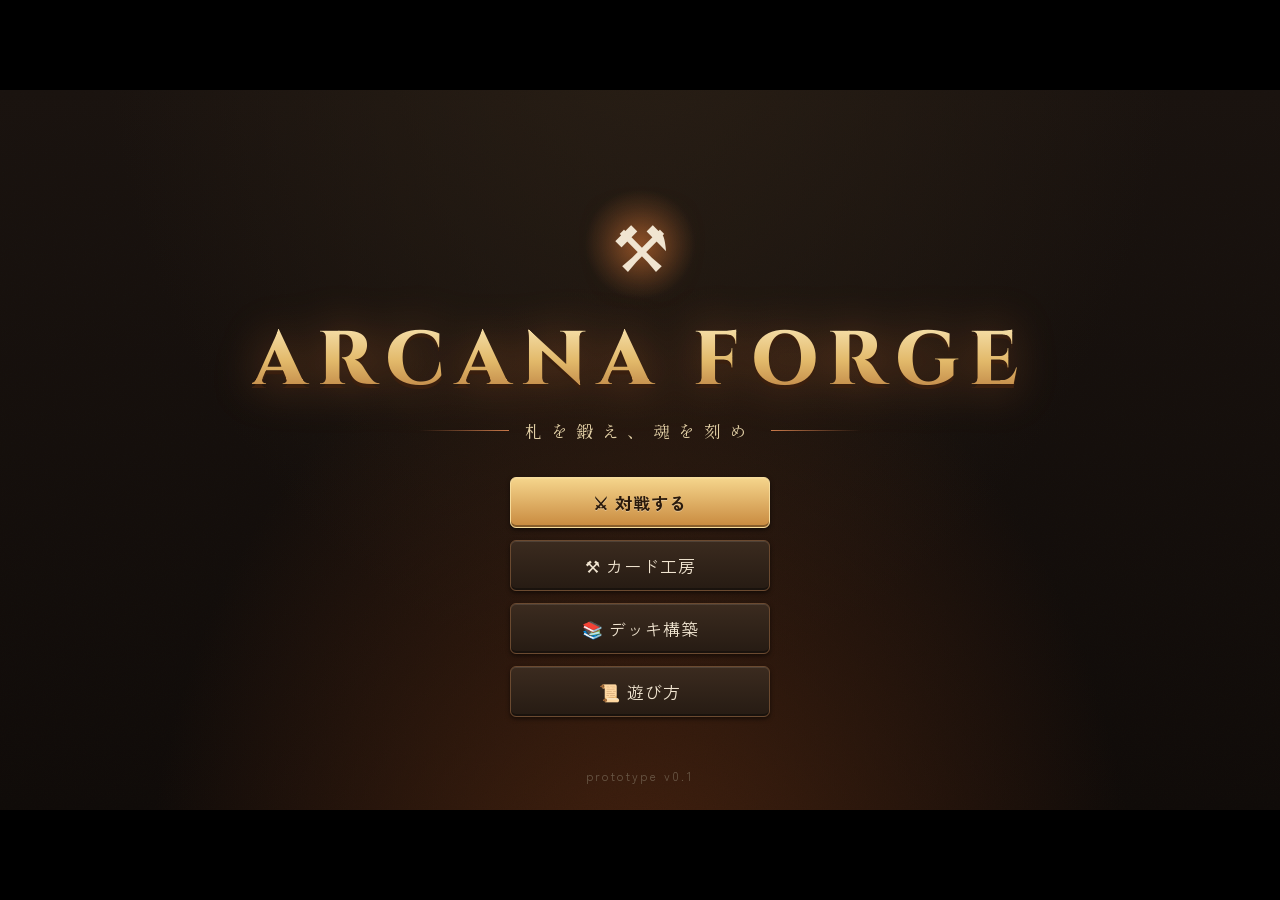
==== index.html @ f082ad71 "新作「ARCANA FORGE（仮題）」の試作 v0.1：全てを作り直し 旧作（CHRONO DUEL）のファイルを全て置き換え。旧版はGitの履歴に残る。 - 対戦：ターン制（ターン開始→最大マナ+" ====
<!DOCTYPE html>
<html lang="ja">
<head>
  <meta charset="UTF-8">
  <meta name="viewport" content="width=device-width, initial-scale=1">
  <title>ARCANA FORGE（仮題）</title>
  <link rel="preconnect" href="https://fonts.googleapis.com">
  <link rel="preconnect" href="https://fonts.gstatic.com" crossorigin>
  <link rel="stylesheet" href="https://fonts.googleapis.com/css2?family=Cinzel:wght@600;800&family=Shippori+Mincho+B1:wght@600;800&family=Zen+Kaku+Gothic+New:wght@400;500;700&display=swap">
  <link rel="stylesheet" href="css/style.css">
</head>
<body>
<div id="stage">

  <!-- ===== タイトル ===== -->
  <section id="screen-title" class="screen active">
    <div class="title-wrap">
      <div class="logo-emblem"><div class="anvil">⚒</div></div>
      <h1 class="logo">ARCANA FORGE</h1>
      <p class="subtitle"><span>札を鍛え、魂を刻め</span></p>
      <div class="menu">
        <button class="btn primary big" data-go="setup">⚔ 対戦する</button>
        <button class="btn big" data-go="forge">⚒ カード工房</button>
        <button class="btn big" data-go="builder">📚 デッキ構築</button>
        <button class="btn big" data-go="rules">📜 遊び方</button>
      </div>
      <p class="version">prototype v0.1</p>
    </div>
  </section>

  <!-- ===== 対戦の準備 ===== -->
  <section id="screen-setup" class="screen">
    <div class="screen-head"><button class="btn ghost" data-go="title">◀ 戻る</button><h2>対戦の準備</h2></div>
    <div class="setup panel ornate">
      <div class="setup-row">
        <h3>あなたのデッキ</h3>
        <div id="setup-decks" class="deck-tiles"></div>
      </div>
      <div class="setup-row">
        <h3>CPUの強さ</h3>
        <div id="setup-level" class="seg"></div>
        <p class="hint">CPUは毎回、その場でオリジナルカードを鍛えてデッキを組みます。</p>
      </div>
      <div class="setup-foot"><button class="btn primary big" id="btn-start">対戦開始</button></div>
    </div>
  </section>

  <!-- ===== 対戦 ===== -->
  <section id="screen-battle" class="screen">
    <div class="board" id="board">
      <div class="pbar op" id="pbar-1"></div>
      <div class="field op" id="field-1"></div>
      <div class="midline">
        <div class="turn-info" id="turn-info"></div>
        <div class="mid-buttons">
          <button class="btn" id="btn-attack">アタックへ ▶</button>
          <button class="btn primary" id="btn-end">ターン終了</button>
          <button class="btn icon" id="btn-menu" title="メニュー">☰</button>
        </div>
      </div>
      <div class="field me" id="field-0"></div>
      <div class="pbar me" id="pbar-0"></div>
      <div class="hand" id="hand"></div>
      <div class="feed" id="feed"></div>
    </div>
    <div class="guide" id="guide"></div>
  </section>

  <!-- ===== カード工房 ===== -->
  <section id="screen-forge" class="screen">
    <div class="screen-head"><button class="btn ghost" data-go="title">◀ 戻る</button><h2>カード工房</h2><p class="head-hint">素質を引いて、容量の中で自由にカードを作る</p></div>
    <div class="forge">
      <div class="forge-left panel">
        <div class="fl-head"><h3>作ったカード</h3><span id="forge-count"></span></div>
        <div id="forge-list" class="mini-list"></div>
        <div class="fl-foot">
          <button class="btn small" id="forge-import">カードコードを読み込む</button>
        </div>
      </div>
      <div class="forge-main panel ornate" id="forge-main"></div>
      <div class="forge-right">
        <div id="forge-preview" class="forge-preview"></div>
        <div id="forge-meter" class="meter"></div>
        <div id="forge-errors" class="forge-errors"></div>
        <div class="forge-actions">
          <button class="btn primary" id="forge-save">工房に保存</button>
          <button class="btn" id="forge-new">新しく作る</button>
        </div>
      </div>
    </div>
  </section>

  <!-- ===== デッキ構築 ===== -->
  <section id="screen-builder" class="screen">
    <div class="screen-head"><button class="btn ghost" data-go="title">◀ 戻る</button><h2>デッキ構築</h2>
      <div class="seg" id="pool-tabs"></div>
      <div class="seg" id="pool-kind"></div>
    </div>
    <div class="builder">
      <div class="pool-wrap panel"><div id="pool" class="card-grid"></div></div>
      <div class="deck-side panel ornate">
        <div class="deck-top">
          <select id="deck-select"></select>
          <button class="btn small" id="deck-new">新規</button>
        </div>
        <input id="deck-name" placeholder="デッキ名" maxlength="20">
        <div class="deck-count" id="deck-count"></div>
        <div class="curve" id="deck-curve"></div>
        <ul class="deck-list" id="deck-list"></ul>
        <div class="deck-error" id="deck-error"></div>
        <div class="deck-buttons">
          <button class="btn small" id="deck-clear">全て外す</button>
          <button class="btn small danger" id="deck-delete">削除</button>
          <button class="btn small primary" id="deck-save">保存</button>
        </div>
      </div>
    </div>
  </section>

  <!-- ===== 遊び方 ===== -->
  <section id="screen-rules" class="screen">
    <div class="screen-head"><button class="btn ghost" data-go="title">◀ 戻る</button><h2>遊び方</h2></div>
    <div class="rules">
      <nav class="rules-nav panel" id="rules-nav"></nav>
      <div class="rules-page panel ornate" id="rules-page"></div>
    </div>
  </section>

  <div class="fx" id="fx"></div>
  <div class="modal" id="modal"></div>
  <div class="toast" id="toast"></div>
</div>

<script src="js/parts.js"></script>
<script src="js/cards.js"></script>
<script src="js/engine.js"></script>
<script src="js/ai.js"></script>
<script src="js/storage.js"></script>
<script src="js/decks.js"></script>
<script src="js/ui-common.js"></script>
<script src="js/battle.js"></script>
<script src="js/forge-ui.js"></script>
<script src="js/builder.js"></script>
<script src="js/rules.js"></script>
<script src="js/main.js"></script>
</body>
</html>
---- css/style.css ----
/* ═══════════════════════════════════════════════════════════════
   ARCANA FORGE — 見た目
   テーマ：魔導の鍛冶工房。炭色の地に、銅と真鍮の金具、羊皮紙のカード。
   色は :root の変数にまとめている。
   ═══════════════════════════════════════════════════════════════ */
:root {
  --bg0: #110c09; --bg1: #1b1410; --panel: #231a14; --panel2: #2c2119; --line: #4b3727;
  --copper: #c8794a; --brass: #e2b96a; --brass2: #f6dc9c; --ember: #ff8a3d;
  --parch: #f1e5c8; --parch2: #e2d0a6; --ink: #2b1e14;
  --text: #f0e4d0; --muted: #a8957f; --me: #5ec8e8; --op: #ff6b5a; --good: #7fd88a; --bad: #ff6b6b;
  --font: 'Zen Kaku Gothic New', 'Hiragino Kaku Gothic ProN', 'Yu Gothic', sans-serif;
  --font-h: 'Shippori Mincho B1', 'Yu Mincho', serif;
  --font-logo: 'Cinzel', 'Shippori Mincho B1', serif;
  --noise: url("data:image/svg+xml,%3Csvg xmlns='http://www.w3.org/2000/svg' width='160' height='160'%3E%3Cfilter id='n'%3E%3CfeTurbulence type='fractalNoise' baseFrequency='.9' numOctaves='2' stitchTiles='stitch'/%3E%3CfeColorMatrix values='0 0 0 0 0 0 0 0 0 0 0 0 0 0 0 0 0 0 .08 0'/%3E%3C/filter%3E%3Crect width='100%25' height='100%25' filter='url(%23n)'/%3E%3C/svg%3E");
}
* { box-sizing: border-box; }
html, body { margin: 0; height: 100%; background: #000; overflow: hidden; color: var(--text); font-family: var(--font); }
button { font-family: inherit; }
#stage {
  position: absolute; left: 50%; top: 50%; width: 1280px; height: 720px; overflow: clip; transform-origin: 50% 50%;
  background: var(--noise), radial-gradient(ellipse at 50% 120%, #4a2410 0%, transparent 55%), radial-gradient(ellipse at 50% -20%, #2b2016 0%, transparent 60%), linear-gradient(180deg, var(--bg1), var(--bg0));
}
.screen { position: absolute; inset: 0; display: none; }
.screen.active { display: block; animation: fadeIn .25s ease-out; }
@keyframes fadeIn { from { opacity: 0; } }
.hint { color: var(--muted); font-size: 12.5px; }
.pad { padding: 20px; }

/* ── ボタン ── */
.btn {
  position: relative; border: 1px solid #6b4a30; border-radius: 6px; padding: 8px 18px; cursor: pointer; font-size: 14px; letter-spacing: .05em; color: var(--text);
  background: linear-gradient(180deg, #3b2b1f, #261b13); box-shadow: inset 0 1px 0 #ffffff1a, inset 0 -2px 0 #00000055, 0 2px 4px #0008; transition: filter .12s, transform .08s;
}
.btn:hover:not(:disabled) { filter: brightness(1.2); }
.btn:active:not(:disabled) { transform: translateY(1px); }
.btn:disabled { opacity: .4; cursor: default; }
.btn.primary { color: #2a1a0c; font-weight: 700; border-color: var(--brass2); background: linear-gradient(180deg, #f5d58c, #c8893e); text-shadow: 0 1px 0 #ffffff55; }
.btn.danger { border-color: #a0463c; background: linear-gradient(180deg, #6b2a22, #3f1612); }
.btn.ghost { background: transparent; border-color: transparent; box-shadow: none; color: var(--muted); }
.btn.big { font-size: 17px; padding: 12px 26px; min-width: 260px; }
.btn.small { font-size: 12.5px; padding: 5px 12px; }
.btn.icon { padding: 6px 12px; }
.seg { display: inline-flex; border: 1px solid var(--line); border-radius: 6px; overflow: hidden; }
.seg button { background: #1d1510; border: 0; border-right: 1px solid var(--line); color: var(--muted); padding: 6px 14px; cursor: pointer; font-size: 13px; }
.seg button:last-child { border-right: 0; }
.seg button.on { color: #2a1a0c; font-weight: 700; background: linear-gradient(180deg, #f0cf85, #c8893e); }

/* ── パネル（銅の縁と四隅の鋲） ── */
.panel { background: var(--noise), linear-gradient(180deg, var(--panel2), var(--panel)); border: 1px solid var(--line); border-radius: 8px; box-shadow: inset 0 1px 0 #ffffff10, 0 6px 20px #0009; }
.ornate { position: relative; border-color: #7a5536; box-shadow: inset 0 0 0 1px #00000088, inset 0 0 0 3px #c8794a22, 0 8px 28px #000a; }
.ornate::before, .ornate::after { content: ''; position: absolute; width: 10px; height: 10px; border-radius: 50%; background: radial-gradient(circle at 35% 35%, #ffe2a8, #b07a3a 60%, #4a2e18); box-shadow: 0 1px 2px #000; top: 6px; left: 6px; }
.ornate::after { left: auto; right: 6px; }

/* ── 画面の見出し ── */
.screen-head { position: absolute; left: 20px; right: 20px; top: 14px; height: 44px; display: flex; align-items: center; gap: 16px; }
.screen-head h2 { margin: 0; font-family: var(--font-h); font-size: 24px; color: var(--brass2); letter-spacing: .12em; text-shadow: 0 2px 8px #000; }
.head-hint { margin: 0; color: var(--muted); font-size: 13px; }

/* ═════════ タイトル ═════════ */
.title-wrap { position: absolute; inset: 0; display: flex; flex-direction: column; align-items: center; justify-content: center; }
.logo-emblem { width: 120px; height: 120px; border-radius: 50%; display: grid; place-items: center; margin-bottom: 6px; background: radial-gradient(circle, #ff8a3d55, transparent 65%); animation: ember 3s ease-in-out infinite; }
.anvil { font-size: 64px; filter: drop-shadow(0 0 18px #ff8a3daa); }
@keyframes ember { 50% { filter: brightness(1.25); } }
.logo { margin: 0; font-family: var(--font-logo); font-size: 76px; letter-spacing: .14em; font-weight: 800; background: linear-gradient(180deg, #fff2c8, #e2b96a 50%, #a8642e); -webkit-background-clip: text; background-clip: text; color: transparent; filter: drop-shadow(0 4px 0 #3a1f0e) drop-shadow(0 0 22px #ff8a3d55); }
.subtitle { margin: 6px 0 34px; font-family: var(--font-h); letter-spacing: .5em; color: var(--parch2); font-size: 17px; display: flex; align-items: center; gap: 16px; }
.subtitle::before, .subtitle::after { content: ''; width: 90px; height: 1px; background: linear-gradient(90deg, transparent, var(--copper)); }
.subtitle::after { transform: scaleX(-1); }
.menu { display: flex; flex-direction: column; gap: 12px; }
.version { position: absolute; bottom: 14px; color: #6a5847; font-size: 12px; letter-spacing: .2em; }

/* ═════════ 対戦の準備 ═════════ */
.setup { position: absolute; left: 140px; right: 140px; top: 74px; bottom: 30px; padding: 22px 30px; display: flex; flex-direction: column; gap: 18px; }
.setup h3 { margin: 0 0 10px; font-family: var(--font-h); color: var(--brass); font-size: 17px; }
.deck-tiles { display: grid; grid-template-columns: repeat(3, 1fr); gap: 10px; max-height: 330px; overflow-y: auto; }
.deck-tile { text-align: left; border: 1px solid var(--line); border-radius: 8px; padding: 10px 14px; background: #1c1510; color: var(--text); cursor: pointer; display: flex; flex-direction: column; gap: 4px; }
.deck-tile b { font-size: 15px; } .deck-tile span { font-size: 12px; color: var(--muted); } .deck-tile small { font-size: 11px; color: var(--copper); }
.deck-tile.on { border-color: var(--brass); box-shadow: 0 0 0 1px var(--brass), 0 0 18px #e2b96a44; background: #2b2015; }
.deck-tile.bad { opacity: .45; cursor: not-allowed; }
.setup-foot { margin-top: auto; text-align: center; }

/* ═════════ カード ═════════ */
.card {
  --cs: 10px; --cc: #5f8f4e; --gc: #dfe6ee;
  position: relative; width: calc(var(--cs) * 13); height: calc(var(--cs) * 18.5); font-size: var(--cs); flex-shrink: 0; cursor: pointer; user-select: none;
  border-radius: 0.9em; transition: transform .14s, box-shadow .14s;
}
.c-frame {
  position: absolute; inset: 0; border-radius: 0.9em; overflow: hidden; display: flex; flex-direction: column; padding: 0.45em;
  background: var(--noise), linear-gradient(160deg, color-mix(in srgb, var(--cc) 55%, #1a120c), #160f0a 75%);
  border: 0.18em solid color-mix(in srgb, var(--cc) 40%, #8a6440);
  box-shadow: inset 0 0 0 0.12em #00000099, inset 0 0.15em 0.3em #ffffff22, 0 0.4em 1em #000b;
}
.card.is-forged .c-frame { border-color: var(--gc); box-shadow: inset 0 0 0 0.12em #00000099, 0 0 0.9em color-mix(in srgb, var(--gc) 55%, transparent), 0 0.4em 1em #000b; }
.card.grade-star .c-frame { animation: starGlow 2.4s ease-in-out infinite; }
@keyframes starGlow { 50% { box-shadow: inset 0 0 0 0.12em #00000099, 0 0 1.6em #ff9be6, 0 0.4em 1em #000b; } }
.c-head { height: 2.2em; display: flex; align-items: center; padding-left: 2.4em; padding-right: 0.3em; }
.c-name { font-family: var(--font-h); font-weight: 800; font-size: 1.3em; color: #fff4dc; text-shadow: 0 0.08em 0.2em #000; white-space: nowrap; overflow: hidden; text-overflow: ellipsis; }
.c-name.long { font-size: 1.05em; }
.c-art {
  position: relative; height: 6.3em; flex-shrink: 0; border-radius: 0.4em; display: grid; place-items: center; overflow: hidden;
  background: radial-gradient(circle at 50% 45%, color-mix(in srgb, var(--cc) 60%, #fff 25%), color-mix(in srgb, var(--cc) 45%, #0c0805) 70%);
  box-shadow: inset 0 0 0 0.1em #0009, inset 0 0 1.2em #000a;
}
.c-art::after { content: ''; position: absolute; inset: 0; background: repeating-conic-gradient(from 0deg, #ffffff0d 0 6deg, transparent 6deg 18deg); mix-blend-mode: screen; }
.c-icon { position: relative; z-index: 1; font-size: 3.7em; filter: drop-shadow(0 0.08em 0.15em #000a); }
.c-grade { position: absolute; z-index: 2; right: 0.3em; top: 0.3em; font-family: var(--font-h); font-weight: 800; font-size: 0.95em; padding: 0.1em 0.45em; border-radius: 0.3em; color: #1a120c; background: var(--gc); box-shadow: 0 0 0.6em var(--gc); }
.c-type { display: flex; justify-content: space-between; align-items: center; font-size: 0.9em; color: #e9d8b6; padding: 0.25em 0.3em 0.2em; letter-spacing: .05em; }
.c-react { color: #ffd2a0; border: 1px solid #ffb06a88; border-radius: 0.3em; padding: 0 0.4em; font-size: 0.95em; }
.c-text {
  flex: 1; border-radius: 0.35em; padding: 0.4em 0.5em; color: var(--ink); font-size: 0.98em; line-height: 1.38; overflow: hidden;
  background: var(--noise), linear-gradient(180deg, var(--parch), var(--parch2)); box-shadow: inset 0 0 0.6em #8a6a3a66;
}
.card.kind-creature .c-text { padding-bottom: 1.5em; }
.c-text.small { font-size: 0.86em; } .c-text.tiny { font-size: 0.74em; }
.c-text p { margin: 0 0 0.25em; }
.c-text p.kw { font-weight: 700; color: #6a2e10; }
.c-text p.vanilla { color: #8a7458; font-style: italic; }
.c-cost {
  position: absolute; left: -0.35em; top: -0.35em; width: 2.6em; height: 2.6em; border-radius: 50%; display: grid; place-items: center; z-index: 3;
  font-family: var(--font-logo); font-weight: 800; font-size: 1.15em; color: #fff;
  background: radial-gradient(circle at 35% 30%, #9fe6ff, #1f6f9a 60%, #0b2a3d); border: 0.12em solid #d8f3ff; box-shadow: 0 0.15em 0.4em #000c, 0 0 0.6em #5ec8e888;
}
.c-power {
  position: absolute; right: -0.3em; bottom: -0.35em; min-width: 4.4em; height: 2.2em; padding: 0 0.5em; border-radius: 1.1em; display: grid; place-items: center; z-index: 3;
  font-family: var(--font-logo); font-weight: 800; font-size: 1.05em; color: #fff;
  background: radial-gradient(circle at 35% 30%, #ffb39a, #b23a24 60%, #4a120a); border: 0.12em solid #ffd8c8; box-shadow: 0 0.15em 0.4em #000c;
}
.c-power.up { color: #c8ffd0; } .c-power.down { color: #ffd0d0; }
.c-key { position: absolute; bottom: -1.7em; left: 50%; transform: translateX(-50%); font-size: 0.9em; color: var(--muted); }
.c-badge { position: absolute; left: 0.5em; right: 0.5em; top: 7.6em; z-index: 4; text-align: center; font-size: 0.9em; padding: 0.2em; border-radius: 0.3em; background: #000c; color: #ffd0a0; }
.c-count { position: absolute; right: -0.4em; top: -0.4em; z-index: 4; min-width: 2.2em; height: 2.2em; border-radius: 1.1em; display: grid; place-items: center; font-weight: 700; color: #2a1a0c; background: linear-gradient(180deg, #f6dc9c, #c8893e); box-shadow: 0 0.1em 0.3em #000; }
.card-ghost { width: 130px; height: 185px; border: 2px dashed #5a4330; border-radius: 9px; display: grid; place-items: center; font-size: 46px; color: #5a4330; }

/* 拡大表示 */
.preview { position: absolute; z-index: 90; display: flex; gap: 10px; pointer-events: none; opacity: 0; transition: opacity .1s; }
.preview.show { opacity: 1; }
.preview .card { --cs: 19px; }
.pv-help { width: 250px; align-self: flex-start; background: #120c08f2; border: 1px solid #7a5536; border-radius: 8px; padding: 10px 12px; font-size: 13px; line-height: 1.6; box-shadow: 0 8px 24px #000c; }
.pv-help b { color: var(--brass2); }
.pv-help .now { margin-top: 6px; padding-top: 6px; border-top: 1px solid #ffffff1a; color: #bfe8ff; }

/* ═════════ 対戦 ═════════ */
.board { position: absolute; inset: 0; }
.board.shake { animation: shake .35s; }
@keyframes shake { 20% { transform: translate(-6px, 2px); } 40% { transform: translate(5px, -3px); } 60% { transform: translate(-4px, 1px); } 80% { transform: translate(3px, 0); } }
.pbar {
  position: absolute; left: 16px; right: 16px; height: 60px; display: flex; align-items: center; gap: 14px; padding: 0 14px 0 8px;
  background: var(--noise), linear-gradient(180deg, #2c2119ee, #1b140fee); border: 1px solid var(--line); border-radius: 30px; box-shadow: inset 0 1px 0 #ffffff10, 0 4px 14px #000a;
}
.pbar.op { top: 8px; } .pbar.me { top: 432px; }
.pbar.active { border-color: #b78350; box-shadow: inset 0 1px 0 #ffffff10, 0 0 0 1px #e2b96a55, 0 0 18px #ff8a3d33; }
.pbar.hit { animation: pbHit .4s; }
@keyframes pbHit { 30% { background: #6a1d14; } }
.pbar.targetable { cursor: crosshair; border-color: var(--ember); box-shadow: 0 0 0 2px var(--ember), 0 0 24px #ff8a3d99; animation: tgPulse 1s infinite; }
@keyframes tgPulse { 50% { box-shadow: 0 0 0 2px var(--ember), 0 0 34px #ff8a3dcc; } }
.portrait { width: 46px; height: 46px; border-radius: 50%; display: grid; place-items: center; font-size: 26px; background: radial-gradient(circle at 35% 30%, #4a3a2c, #1a120c); border: 2px solid var(--brass); box-shadow: 0 0 10px #e2b96a44; }
.pbar.op .portrait { border-color: #e07a6a; } .pbar.me .portrait { border-color: #7ad0ea; }
.pb-name { font-family: var(--font-h); font-weight: 800; font-size: 16px; width: 60px; }
.pbar.op .pb-name { color: #ffb1a5; } .pbar.me .pb-name { color: #bfeaf7; }
.hpbar { position: relative; width: 300px; height: 24px; border-radius: 12px; background: #0a0705; border: 1px solid #5a3a28; overflow: hidden; box-shadow: inset 0 2px 4px #000; }
.hpbar i { position: absolute; left: 0; top: 0; bottom: 0; background: linear-gradient(180deg, #ff7a5a, #b02a18); transition: width .4s; box-shadow: inset 0 1px 0 #ffffff44; }
.hpbar.low i { animation: lowHp 1s infinite; }
@keyframes lowHp { 50% { filter: brightness(1.5); } }
.hpbar span { position: absolute; inset: 0; display: grid; place-items: center; font-weight: 700; font-size: 14px; text-shadow: 0 1px 2px #000; }
.mana { display: flex; align-items: baseline; gap: 4px; padding: 3px 12px; border-radius: 14px; background: #0c1a22; border: 1px solid #2e6e88; }
.mana .gem { color: var(--me); text-shadow: 0 0 8px #5ec8e8; } .mana b { font-family: var(--font-logo); font-size: 20px; color: #d8f6ff; } .mana small { color: #8fc6d8; }
.mana .mcap { font-size: 10.5px; color: #5d8a9a; margin-left: 4px; }
.pb-info { display: flex; gap: 12px; font-size: 13.5px; color: #d8c8b0; }
.pb-info .warn { color: var(--bad); font-weight: 700; } .pb-info .lock { color: #ffb0ff; }
.op-hand { margin-left: auto; display: flex; }
.op-hand i { width: 20px; height: 30px; margin-left: -6px; border-radius: 3px; background: linear-gradient(135deg, #6a3a1e, #2a160a); border: 1px solid #c8794a; box-shadow: 0 1px 3px #000; }

/* 場 */
.field { position: absolute; left: 230px; right: 230px; height: 150px; }
.field.op { top: 76px; } .field.me { top: 276px; }
.field .slots, .field .units { position: absolute; inset: 0; display: flex; justify-content: center; align-items: center; gap: 10px; }
.slot { width: 120px; height: 140px; border: 1px dashed #4b372777; border-radius: 10px; background: radial-gradient(circle, #ffffff05, transparent 70%); }
.field .units { gap: 10px; }
.unit { --cc: #5f8f4e; position: relative; width: 120px; height: 140px; flex-shrink: 0; cursor: pointer; transition: transform .25s; }
.u-inner {
  position: absolute; left: 8px; top: 0; width: 104px; height: 140px; border-radius: 10px; overflow: hidden; transition: transform .25s, filter .25s;
  background: var(--noise), linear-gradient(160deg, color-mix(in srgb, var(--cc) 55%, #1a120c), #140d09 80%);
  border: 2px solid color-mix(in srgb, var(--cc) 40%, #8a6440); box-shadow: 0 6px 12px #000c, inset 0 1px 0 #ffffff22;
}
.unit.tapped .u-inner { transform: rotate(90deg) scale(.8); filter: brightness(.75) saturate(.8); }
.u-cost { position: absolute; left: 3px; top: 3px; width: 22px; height: 22px; border-radius: 50%; display: grid; place-items: center; font-size: 12px; font-weight: 700; background: radial-gradient(circle at 35% 30%, #9fe6ff, #1f6f9a 60%, #0b2a3d); border: 1px solid #d8f3ff; }
.u-art { margin: 10px auto 0; width: 64px; height: 64px; border-radius: 50%; display: grid; place-items: center; font-size: 36px; background: radial-gradient(circle at 50% 40%, color-mix(in srgb, var(--cc) 60%, #fff 25%), color-mix(in srgb, var(--cc) 40%, #0c0805)); box-shadow: inset 0 0 10px #000a, 0 0 0 2px #00000066; }
.u-name { text-align: center; font-size: 12px; font-weight: 700; margin-top: 4px; padding: 0 4px; white-space: nowrap; overflow: hidden; text-overflow: ellipsis; }
.u-kw { text-align: center; font-size: 10.5px; color: #ffd8a0; height: 14px; white-space: nowrap; overflow: hidden; padding: 0 3px; }
.u-fx { color: #ffe6a0; margin-left: 2px; }
.u-power { position: absolute; left: 50%; bottom: 4px; transform: translateX(-50%); min-width: 60px; text-align: center; font-family: var(--font-logo); font-weight: 800; font-size: 15px; padding: 1px 8px; border-radius: 10px; background: radial-gradient(circle at 35% 30%, #ffb39a, #b23a24 60%, #4a120a); border: 1px solid #ffd8c8; }
.u-power.up { color: #c8ffd0; } .u-power.down { color: #ffd0d0; }
.u-tap { position: absolute; right: 4px; top: 4px; font-size: 10px; font-weight: 700; padding: 1px 4px; border-radius: 3px; background: #000a; color: #ffcf8a; letter-spacing: .1em; }
.u-sick { position: absolute; right: 6px; top: 4px; font-size: 14px; opacity: .8; }
.unit.guard .u-inner::after { content: '🛡'; position: absolute; left: 4px; bottom: 26px; font-size: 14px; filter: drop-shadow(0 0 4px #7ad0ea); }
.unit.can-attack .u-inner { box-shadow: 0 0 0 2px #ffcf6a, 0 0 16px #ff8a3d88, 0 6px 12px #000c; }
.unit.can-activate .u-inner { box-shadow: 0 0 0 2px #b48cff, 0 0 14px #b48cff88, 0 6px 12px #000c; }
.unit.selected .u-inner { transform: translateY(-10px) scale(1.06); box-shadow: 0 0 0 3px #fff2b0, 0 0 24px #ffcf6a, 0 10px 18px #000c; }
.unit.targetable { cursor: crosshair; }
.unit.targetable .u-inner { box-shadow: 0 0 0 3px var(--ember), 0 0 22px #ff8a3dcc; animation: tgPulse 1s infinite; }
.unit.pickable .u-inner { box-shadow: 0 0 0 3px #ffe14a, 0 0 22px #ffe14acc; }
.unit.picked .u-inner { box-shadow: 0 0 0 4px #fff, 0 0 26px #ffe14a; }
.unit.summoned .u-inner { animation: summonIn .6s ease-out; }
@keyframes summonIn { from { transform: translateY(-20px) scale(1.3); filter: brightness(2.5); opacity: 0; } }
.unit.attacking .u-inner { animation: lunge .45s ease-out; }
@keyframes lunge { 40% { transform: translateY(-14px) scale(1.08); filter: brightness(1.5); } }
.field.op .unit.attacking .u-inner { animation-name: lungeDown; }
@keyframes lungeDown { 40% { transform: translateY(14px) scale(1.08); filter: brightness(1.5); } }
.unit.guarding .u-inner { animation: guardFlash .6s; }
@keyframes guardFlash { 30% { box-shadow: 0 0 0 4px #7ad0ea, 0 0 30px #7ad0ea; } }
.unit.effecting .u-inner { animation: effFlash .5s; }
@keyframes effFlash { 40% { filter: brightness(1.8) saturate(1.4); } }
.unit.dying .u-inner { animation: dying .5s forwards; }
@keyframes dying { to { transform: scale(.5) rotate(-10deg); opacity: 0; filter: grayscale(1) blur(2px); } }

/* 中央 */
.midline { position: absolute; left: 16px; right: 16px; top: 230px; height: 42px; display: flex; align-items: center; justify-content: space-between; padding: 0 10px; }
.midline::before { content: ''; position: absolute; left: 0; right: 0; top: 50%; height: 1px; background: linear-gradient(90deg, transparent, #c8794a88 15%, #c8794a88 85%, transparent); }
.turn-info { position: relative; display: flex; align-items: center; gap: 12px; background: #140e0ae6; border: 1px solid var(--line); border-radius: 18px; padding: 5px 14px; }
.ti-who { font-family: var(--font-h); font-weight: 800; font-size: 16px; }
.ti-who.me { color: #bfeaf7; } .ti-who.op { color: #ffb1a5; }
.ti-steps { display: flex; gap: 4px; }
.ti-steps i { font-style: normal; font-size: 12px; padding: 2px 10px; border-radius: 10px; color: #8a7a68; border: 1px solid #3a2b20; }
.ti-steps i.on { color: #2a1a0c; font-weight: 700; background: linear-gradient(180deg, #f0cf85, #c8893e); border-color: #f6dc9c; }
.ti-hint { font-size: 12.5px; color: var(--muted); }
.mid-buttons { position: relative; display: flex; gap: 8px; }
#btn-attack, #btn-end { min-width: 128px; }

/* 手札 */
.hand { position: absolute; left: 0; right: 0; top: 500px; height: 230px; display: flex; justify-content: center; align-items: flex-start; padding-top: 6px; }
.hand .card { --cs: 9.6px; margin: 0 -10px; transform: translateY(var(--y, 0)) rotate(var(--r, 0deg)); transform-origin: 50% 140%; }
.hand .card:hover { transform: translateY(-48px) scale(1.12); z-index: 10; }
.hand .card.playable .c-frame { box-shadow: inset 0 0 0 0.12em #00000099, 0 0 0 0.18em #ffcf6a, 0 0 1.4em #ff8a3d99; }
.hand .card.unplayable { filter: brightness(.7) saturate(.7); }

/* CPUの行動の記録 */
.feed { position: absolute; right: 16px; top: 76px; width: 210px; display: flex; flex-direction: column; gap: 3px; pointer-events: none; }
.f-row { font-size: 11.5px; padding: 3px 8px; border-radius: 4px; background: #0e0a07cc; border-left: 3px solid #6a5847; }
.f-row.me { border-left-color: var(--me); } .f-row.op { border-left-color: var(--op); }

/* 対象選びの案内 */
.guide { position: absolute; left: 50%; top: 236px; transform: translateX(-50%); z-index: 40; display: none; align-items: center; gap: 10px; padding: 7px 18px; border-radius: 18px; background: #2a1d10f2; border: 1px solid #ffe14a; color: #fff4c0; font-size: 14px; box-shadow: 0 0 24px #ffe14a55; }
.guide.show { display: flex; }

/* 演出 */
.fx { position: absolute; inset: 0; pointer-events: none; z-index: 60; }
.fx-float { position: absolute; transform: translate(-50%, -50%); font-family: var(--font-logo); font-weight: 800; font-size: 30px; animation: floatUp 1.3s ease-out forwards; text-shadow: 0 2px 4px #000, 0 0 12px currentColor; }
.fx-float.dmg { color: #ff6b5a; } .fx-float.heal { color: #7fe89a; }
@keyframes floatUp { 0% { opacity: 0; transform: translate(-50%, -20%) scale(.6); } 15% { opacity: 1; transform: translate(-50%, -50%) scale(1.15); } 100% { opacity: 0; transform: translate(-50%, -160%); } }
.fx-line { position: absolute; height: 4px; transform-origin: 0 50%; background: linear-gradient(90deg, transparent, var(--lc)); border-radius: 2px; box-shadow: 0 0 12px var(--lc); animation: lineGo .45s ease-out forwards; }
@keyframes lineGo { from { opacity: 1; clip-path: inset(0 100% 0 0); } 60% { opacity: 1; clip-path: inset(0 0 0 0); } to { opacity: 0; } }
.fx-slash { position: absolute; width: 90px; height: 90px; transform: translate(-50%, -50%); background: radial-gradient(circle, #fff 0%, #ffcf6a 25%, transparent 60%); border-radius: 50%; animation: slash .5s ease-out forwards; }
@keyframes slash { from { opacity: 1; transform: translate(-50%, -50%) scale(.3); } to { opacity: 0; transform: translate(-50%, -50%) scale(1.6); } }
.banner { position: absolute; left: 0; right: 0; top: 222px; display: flex; flex-direction: column; align-items: center; padding: 6px; background: linear-gradient(90deg, transparent, #120b07ee 25%, #120b07ee 75%, transparent); animation: banner 1.5s ease-out forwards; }
.banner b { font-family: var(--font-h); font-size: 28px; letter-spacing: .2em; color: var(--brass2); text-shadow: 0 0 16px #ff8a3d88; }
.banner span { font-size: 13px; color: var(--parch2); letter-spacing: .1em; }
@keyframes banner { 0% { opacity: 0; transform: scaleY(.3); } 15% { opacity: 1; transform: none; } 80% { opacity: 1; } 100% { opacity: 0; } }
.cast-show { position: absolute; left: 50%; top: 180px; transform: translateX(-50%); animation: castShow 1.3s ease-out forwards; }
.cast-show .card { --cs: 13px; }
.cast-show.op { top: 70px; }
@keyframes castShow { 0% { opacity: 0; transform: translateX(-50%) scale(.6); } 15% { opacity: 1; transform: translateX(-50%) scale(1); } 75% { opacity: 1; } 100% { opacity: 0; transform: translateX(-50%) scale(1.05); } }

/* ═════════ ダイアログ・お知らせ ═════════ */
.modal { position: absolute; inset: 0; z-index: 80; display: none; align-items: center; justify-content: center; background: #000a; backdrop-filter: blur(2px); }
.modal.show { display: flex; }
.modal .panel { min-width: 420px; max-width: 760px; padding: 22px 26px; animation: popIn .2s ease-out; }
@keyframes popIn { from { transform: scale(.94); opacity: 0; } }
.modal h3 { margin: 0 0 12px; font-family: var(--font-h); color: var(--brass2); font-size: 20px; text-align: center; letter-spacing: .1em; }
.m-body { font-size: 14.5px; line-height: 1.7; }
.m-effect { padding: 8px 12px; border-radius: 6px; background: linear-gradient(180deg, var(--parch), var(--parch2)); color: var(--ink); }
.m-buttons { display: flex; justify-content: center; gap: 12px; margin-top: 16px; }
.m-cards { display: flex; flex-wrap: wrap; gap: 12px; justify-content: center; max-height: 420px; overflow-y: auto; padding: 8px; }
.m-cards .card { --cs: 9.5px; }
.m-cards .card.pickable:hover { transform: translateY(-6px); box-shadow: 0 0 0 3px #ffe14a, 0 0 18px #ffe14a; }
.result { font-family: var(--font-logo); font-size: 48px; letter-spacing: .2em; }
.result.win { color: var(--brass2); text-shadow: 0 0 24px #ff8a3d; } .result.lose { color: #9aa8c8; }
.result-sub { text-align: center; color: var(--parch2); }
.result-table { margin: 6px auto 0; border-collapse: collapse; min-width: 340px; }
.result-table td, .result-table th { padding: 5px 14px; border-bottom: 1px solid #ffffff14; text-align: center; font-size: 14px; }
.result-table td:first-child { text-align: left; color: var(--muted); }
textarea.code { width: 100%; height: 90px; background: #0e0a07; color: #e8d8c0; border: 1px solid var(--line); border-radius: 6px; padding: 8px; font-family: monospace; font-size: 12px; resize: none; }
.toast { position: absolute; left: 50%; bottom: 236px; transform: translateX(-50%); z-index: 95; padding: 8px 18px; border-radius: 18px; background: #120b07f0; border: 1px solid #7a5536; font-size: 14px; opacity: 0; transition: opacity .2s; pointer-events: none; }
.toast.show { opacity: 1; }

/* ═════════ カード工房 ═════════ */
.forge { position: absolute; left: 16px; right: 16px; top: 66px; bottom: 14px; display: grid; grid-template-columns: 230px 1fr 300px; gap: 12px; }
.forge-left { display: flex; flex-direction: column; padding: 10px; min-height: 0; }
.fl-head { display: flex; justify-content: space-between; align-items: baseline; }
.fl-head h3 { margin: 0 0 8px; font-family: var(--font-h); color: var(--brass); font-size: 16px; }
.fl-head span { color: var(--muted); font-size: 12px; }
.mini-list { flex: 1; overflow-y: auto; display: flex; flex-direction: column; gap: 4px; }
.mini { display: flex; align-items: center; gap: 6px; padding: 5px 6px; border-radius: 6px; background: #1a130e; border: 1px solid #3a2b20; cursor: pointer; font-size: 13px; }
.mini:hover, .mini.on { border-color: var(--copper); background: #261b13; }
.mi-cost { width: 20px; height: 20px; border-radius: 50%; display: grid; place-items: center; font-size: 11px; font-weight: 700; background: #1f6f9a; flex-shrink: 0; }
.mi-icon { font-size: 18px; } .mi-name { flex: 1; white-space: nowrap; overflow: hidden; text-overflow: ellipsis; } .mi-grade { font-size: 11px; font-weight: 700; }
.mi-acts { display: none; gap: 2px; } .mini:hover .mi-acts { display: flex; }
.mi-acts button { border: 1px solid #5a4330; background: #2a1e15; color: var(--text); border-radius: 4px; cursor: pointer; font-size: 11px; padding: 1px 5px; }
.fl-foot { padding-top: 8px; text-align: center; }
.forge-main { padding: 16px 20px; overflow-y: auto; min-height: 0; }
.roll { text-align: center; padding-top: 20px; }
.roll h3 { font-family: var(--font-h); color: var(--brass2); font-size: 26px; margin: 6px 0; letter-spacing: .2em; }
.ore { font-size: 70px; filter: drop-shadow(0 0 20px #5ec8e8); animation: ember 2.5s infinite; }
.grade-table { margin: 12px auto; border-collapse: collapse; }
.grade-table td, .grade-table th { padding: 3px 18px; font-size: 14px; border-bottom: 1px solid #ffffff12; }
.grade-table td:first-child { font-weight: 800; font-family: var(--font-h); }
.f-sec { padding: 10px 0; border-bottom: 1px solid #ffffff10; }
.f-sec h4 { margin: 0 0 8px; font-size: 14px; color: var(--brass); }
.f-sec h4 small { color: var(--muted); font-weight: 400; margin-left: 6px; }
.f-basic { display: flex; align-items: center; gap: 12px; }
.f-grade { padding: 6px 12px; border-radius: 6px; border: 1px solid var(--gc); color: var(--gc); box-shadow: 0 0 12px color-mix(in srgb, var(--gc) 40%, transparent); font-size: 12px; text-align: center; line-height: 1.2; }
.f-grade b { display: block; font-family: var(--font-h); font-size: 20px; }
.f-grade small { color: var(--muted); }
.f-name { font-size: 13px; color: var(--muted); display: flex; align-items: center; gap: 6px; }
.f-name input, #deck-name { background: #0e0a07; border: 1px solid var(--line); color: var(--text); border-radius: 6px; padding: 7px 10px; font-size: 15px; font-family: inherit; width: 180px; }
.f-iconbtn { width: 44px; height: 44px; font-size: 26px; border-radius: 8px; border: 1px solid var(--line); background: #1a130e; cursor: pointer; }
.f-colors { display: flex; gap: 5px; }
.f-colors i { width: 20px; height: 20px; border-radius: 50%; cursor: pointer; border: 2px solid #0008; }
.f-colors i.on { border-color: #fff; box-shadow: 0 0 8px #fff8; }
.f-row2 { display: flex; align-items: center; gap: 18px; }
.f-slider { display: flex; align-items: center; gap: 10px; font-size: 13px; color: var(--muted); flex: 1; }
.f-slider b { font-family: var(--font-logo); font-size: 20px; color: var(--brass2); min-width: 56px; text-align: right; }
.f-slider input { flex: 1; accent-color: var(--copper); }
.f-cap, .f-pts { font-size: 12.5px; color: #bfe8ff; min-width: 64px; }
.kw-chips { display: flex; flex-wrap: wrap; gap: 6px; }
.kw-chips button { display: flex; align-items: center; gap: 6px; padding: 5px 10px; border-radius: 14px; border: 1px solid #5a4330; background: #1a130e; color: var(--text); cursor: pointer; font-size: 13px; }
.kw-chips button small { color: #bfe8ff; font-size: 11px; }
.kw-chips button.minus small { color: var(--good); }
.kw-chips button.on { background: linear-gradient(180deg, #f0cf85, #c8893e); color: #2a1a0c; border-color: #f6dc9c; font-weight: 700; }
.kw-chips button.on small { color: #3a2a1a; }
.eff { border: 1px solid #5a4330; border-radius: 8px; padding: 8px 10px; margin-bottom: 8px; background: #1a130e; }
.eff-head { display: flex; align-items: center; gap: 8px; margin-bottom: 6px; }
.eff-head b { color: var(--brass); font-size: 13px; }
.eff-pts { font-size: 12px; color: #bfe8ff; }
.eff-del { margin-left: auto; background: transparent; border: 0; color: var(--muted); cursor: pointer; }
.eff-grid { display: grid; grid-template-columns: repeat(3, minmax(0, 1fr)); gap: 6px 10px; }
.eff-grid label { display: flex; flex-direction: column; gap: 2px; font-size: 11px; color: var(--muted); }
.eff-grid select { width: 100%; min-width: 0; background: #0e0a07; color: var(--text); border: 1px solid var(--line); border-radius: 5px; padding: 4px 6px; font-size: 12.5px; font-family: inherit; }
.eff-text { margin: 8px 0 0; padding: 6px 10px; border-radius: 5px; background: linear-gradient(180deg, var(--parch), var(--parch2)); color: var(--ink); font-size: 13px; }
.eff-err { margin: 4px 0 0; color: var(--bad); font-size: 12px; }
.forge-right { display: flex; flex-direction: column; align-items: center; gap: 12px; }
.forge-preview { padding-top: 6px; }
.forge-preview .card { --cs: 16px; cursor: default; }
.meter { width: 100%; }
.m-label { display: flex; justify-content: space-between; font-size: 13px; color: var(--muted); }
.m-label b { font-family: var(--font-logo); font-size: 18px; color: var(--brass2); }
.m-label b.over { color: var(--bad); }
.m-bar { position: relative; height: 16px; border-radius: 8px; background: #0a0705; border: 1px solid #5a3a28; display: flex; overflow: hidden; margin-top: 4px; }
.m-bar i { height: 100%; } .m-bar i.p { background: #c8794a; } .m-bar i.k { background: #e2b96a; } .m-bar i.e { background: #8a6ad8; }
.m-bar.over { border-color: var(--bad); box-shadow: 0 0 10px #ff6b6b88; }
.m-cap { position: absolute; top: -2px; bottom: -2px; width: 2px; background: #fff; box-shadow: 0 0 6px #fff; }
.m-legend { display: flex; gap: 10px; flex-wrap: wrap; font-size: 11.5px; color: var(--muted); margin-top: 4px; }
.m-legend .p { color: #e09a6a; } .m-legend .k { color: #e2b96a; } .m-legend .e { color: #a88af0; }
.forge-errors { width: 100%; font-size: 12px; color: var(--bad); min-height: 20px; }
.forge-errors p { margin: 0 0 2px; }
.forge-actions { display: flex; gap: 8px; margin-top: auto; }
.icon-grid { display: grid; grid-template-columns: repeat(10, 1fr); gap: 4px; margin-bottom: 10px; }
.icon-grid button { font-size: 22px; background: #1a130e; border: 1px solid #3a2b20; border-radius: 6px; cursor: pointer; padding: 4px; }
.icon-grid button:hover { border-color: var(--brass); }
#icon-free { width: 60px; background: #0e0a07; border: 1px solid var(--line); color: var(--text); border-radius: 4px; padding: 3px; }
.reveal { text-align: center; padding: 10px 40px; }
.reveal .rv-ore { font-size: 70px; animation: reveal 1s ease-out; filter: drop-shadow(0 0 24px var(--gc)); }
.reveal b { display: block; font-family: var(--font-h); font-size: 48px; color: var(--gc); text-shadow: 0 0 20px var(--gc); animation: revealText .9s ease-out; }
.reveal span { color: var(--muted); }
.reveal p { color: var(--parch2); }
@keyframes reveal { 0% { transform: scale(.3) rotate(-30deg); filter: brightness(3); } 70% { transform: scale(1.2); } }
@keyframes revealText { 0%, 40% { opacity: 0; transform: scale(2); } }

/* ═════════ デッキ構築 ═════════ */
.builder { position: absolute; left: 16px; right: 16px; top: 66px; bottom: 14px; display: grid; grid-template-columns: 1fr 300px; gap: 12px; }
.pool-wrap { min-height: 0; overflow-y: auto; padding: 14px; }
.card-grid { display: flex; flex-wrap: wrap; gap: 18px 14px; }
.card-grid .card { --cs: 9.6px; }
.deck-side { display: flex; flex-direction: column; gap: 8px; padding: 14px; min-height: 0; }
.deck-top { display: flex; gap: 6px; }
#deck-select { flex: 1; background: #0e0a07; color: var(--text); border: 1px solid var(--line); border-radius: 6px; padding: 5px; font-family: inherit; }
#deck-name { width: 100%; }
.deck-count { text-align: center; font-size: 15px; color: var(--muted); }
.deck-count b { font-family: var(--font-logo); font-size: 24px; color: var(--bad); }
.deck-count b.ok { color: var(--good); }
.curve { display: flex; align-items: flex-end; gap: 3px; height: 60px; }
.curve .bar { flex: 1; height: 100%; display: flex; flex-direction: column; justify-content: flex-end; align-items: center; }
.curve .bar i { width: 100%; background: linear-gradient(180deg, #e2b96a, #8a5a2a); border-radius: 2px 2px 0 0; min-height: 1px; }
.curve .bar span { font-size: 10px; color: var(--muted); }
.deck-list { list-style: none; margin: 0; padding: 0; flex: 1; overflow-y: auto; display: flex; flex-direction: column; gap: 3px; }
.deck-list li { display: flex; align-items: center; gap: 5px; padding: 4px 6px; border-radius: 5px; background: #1a130e; border-left: 4px solid var(--cc, #5a4330); font-size: 13px; }
.deck-list li.missing { opacity: .6; border-left-color: var(--bad); }
.dl-cost { width: 20px; height: 20px; border-radius: 50%; display: grid; place-items: center; font-size: 11px; font-weight: 700; background: #1f6f9a; }
.dl-name { flex: 1; white-space: nowrap; overflow: hidden; text-overflow: ellipsis; }
.dl-grade { font-size: 11px; font-weight: 700; }
.deck-list button { background: #2a1e15; border: 1px solid #5a4330; color: var(--text); border-radius: 4px; cursor: pointer; width: 22px; }
.deck-error { color: var(--bad); font-size: 12px; min-height: 16px; }
.deck-buttons { display: flex; gap: 6px; justify-content: flex-end; }

/* ═════════ 遊び方 ═════════ */
.rules { position: absolute; left: 16px; right: 16px; top: 66px; bottom: 14px; display: grid; grid-template-columns: 220px 1fr; gap: 12px; }
.rules-nav { padding: 10px; display: flex; flex-direction: column; gap: 6px; }
.rules-nav button { text-align: left; display: flex; gap: 10px; align-items: center; padding: 9px 12px; border-radius: 6px; border: 1px solid #3a2b20; background: #1a130e; color: var(--text); cursor: pointer; font-size: 14px; }
.rules-nav button.on { background: linear-gradient(180deg, #f0cf85, #c8893e); color: #2a1a0c; font-weight: 700; border-color: #f6dc9c; }
.rules-page { padding: 22px 30px; overflow-y: auto; }
.rules-page h3 { margin: 0 0 14px; font-family: var(--font-h); color: var(--brass2); font-size: 24px; display: flex; gap: 12px; align-items: center; }
.rp-body { font-size: 15px; line-height: 1.9; }
.rp-body li { margin-bottom: 4px; }
.rp-body b { color: var(--brass2); }
.rp-body .point { padding: 10px 14px; border-radius: 6px; border: 1px solid #7a5536; background: #2a1d12; }
.kw-list { display: grid; grid-template-columns: 1fr 1fr; gap: 8px; }
.kw-item { display: grid; grid-template-columns: 64px 1fr; gap: 2px 10px; padding: 8px 10px; border-radius: 6px; background: #1a130e; border: 1px solid #3a2b20; font-size: 13px; line-height: 1.5; }
.kw-item b { grid-row: span 2; font-family: var(--font-h); font-size: 16px; }
.kw-item small { color: #bfe8ff; } .kw-item.minus small { color: var(--good); }
.key-table { border-collapse: collapse; width: 100%; }
.key-table td { padding: 8px 10px; border-bottom: 1px solid #ffffff14; font-size: 14px; }
.key-table td:first-child { width: 260px; color: var(--brass2); }
::-webkit-scrollbar { width: 7px; } ::-webkit-scrollbar-thumb { background: #5a4330; border-radius: 4px; } ::-webkit-scrollbar-track { background: transparent; }
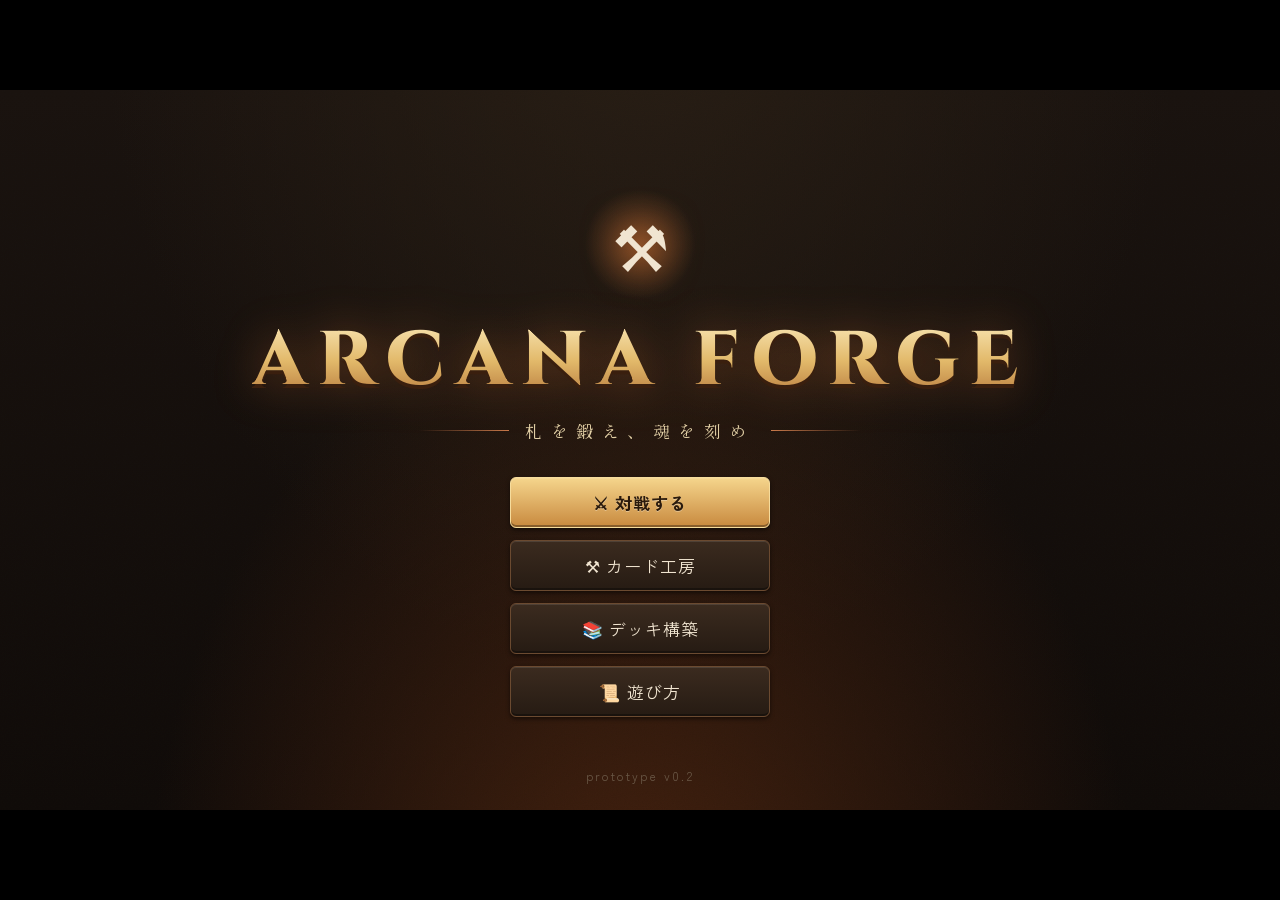
==== commit a716c35f: "v0.2: 体力10000と「火種」（攻撃のリスク）を追加 - 体力 5000 → 10000 - 火種：攻撃されるたび、攻撃が終わった後に1つ得る（上限5、持ち越し）。   マナの代わりに使えるほか" ====
--- a/index.html
+++ b/index.html
@@ -24,7 +24,7 @@
         <button class="btn big" data-go="builder">📚 デッキ構築</button>
         <button class="btn big" data-go="rules">📜 遊び方</button>
       </div>
-      <p class="version">prototype v0.1</p>
+      <p class="version">prototype v0.2</p>
     </div>
   </section>
 
--- a/css/style.css
+++ b/css/style.css
@@ -157,7 +157,7 @@
 .pbar.op .portrait { border-color: #e07a6a; } .pbar.me .portrait { border-color: #7ad0ea; }
 .pb-name { font-family: var(--font-h); font-weight: 800; font-size: 16px; width: 60px; }
 .pbar.op .pb-name { color: #ffb1a5; } .pbar.me .pb-name { color: #bfeaf7; }
-.hpbar { position: relative; width: 300px; height: 24px; border-radius: 12px; background: #0a0705; border: 1px solid #5a3a28; overflow: hidden; box-shadow: inset 0 2px 4px #000; }
+.hpbar { position: relative; width: 260px; height: 24px; border-radius: 12px; background: #0a0705; border: 1px solid #5a3a28; overflow: hidden; box-shadow: inset 0 2px 4px #000; }
 .hpbar i { position: absolute; left: 0; top: 0; bottom: 0; background: linear-gradient(180deg, #ff7a5a, #b02a18); transition: width .4s; box-shadow: inset 0 1px 0 #ffffff44; }
 .hpbar.low i { animation: lowHp 1s infinite; }
 @keyframes lowHp { 50% { filter: brightness(1.5); } }
@@ -165,6 +165,10 @@
 .mana { display: flex; align-items: baseline; gap: 4px; padding: 3px 12px; border-radius: 14px; background: #0c1a22; border: 1px solid #2e6e88; }
 .mana .gem { color: var(--me); text-shadow: 0 0 8px #5ec8e8; } .mana b { font-family: var(--font-logo); font-size: 20px; color: #d8f6ff; } .mana small { color: #8fc6d8; }
 .mana .mcap { font-size: 10.5px; color: #5d8a9a; margin-left: 4px; }
+.ember { display: flex; align-items: baseline; gap: 3px; padding: 3px 10px; border-radius: 14px; background: #221008; border: 1px solid #6a3a1e; color: #8a6a50; }
+.ember b { font-family: var(--font-logo); font-size: 18px; color: #a88a70; } .ember small { font-size: 11px; }
+.ember.on { border-color: #ff8a3d; box-shadow: 0 0 12px #ff8a3d66; color: #ffcf9a; } .ember.on b { color: #ffd8a8; text-shadow: 0 0 8px #ff8a3d; }
+.fx-float.ember { color: #ffb066; font-size: 24px; }
 .pb-info { display: flex; gap: 12px; font-size: 13.5px; color: #d8c8b0; }
 .pb-info .warn { color: var(--bad); font-weight: 700; } .pb-info .lock { color: #ffb0ff; }
 .op-hand { margin-left: auto; display: flex; }
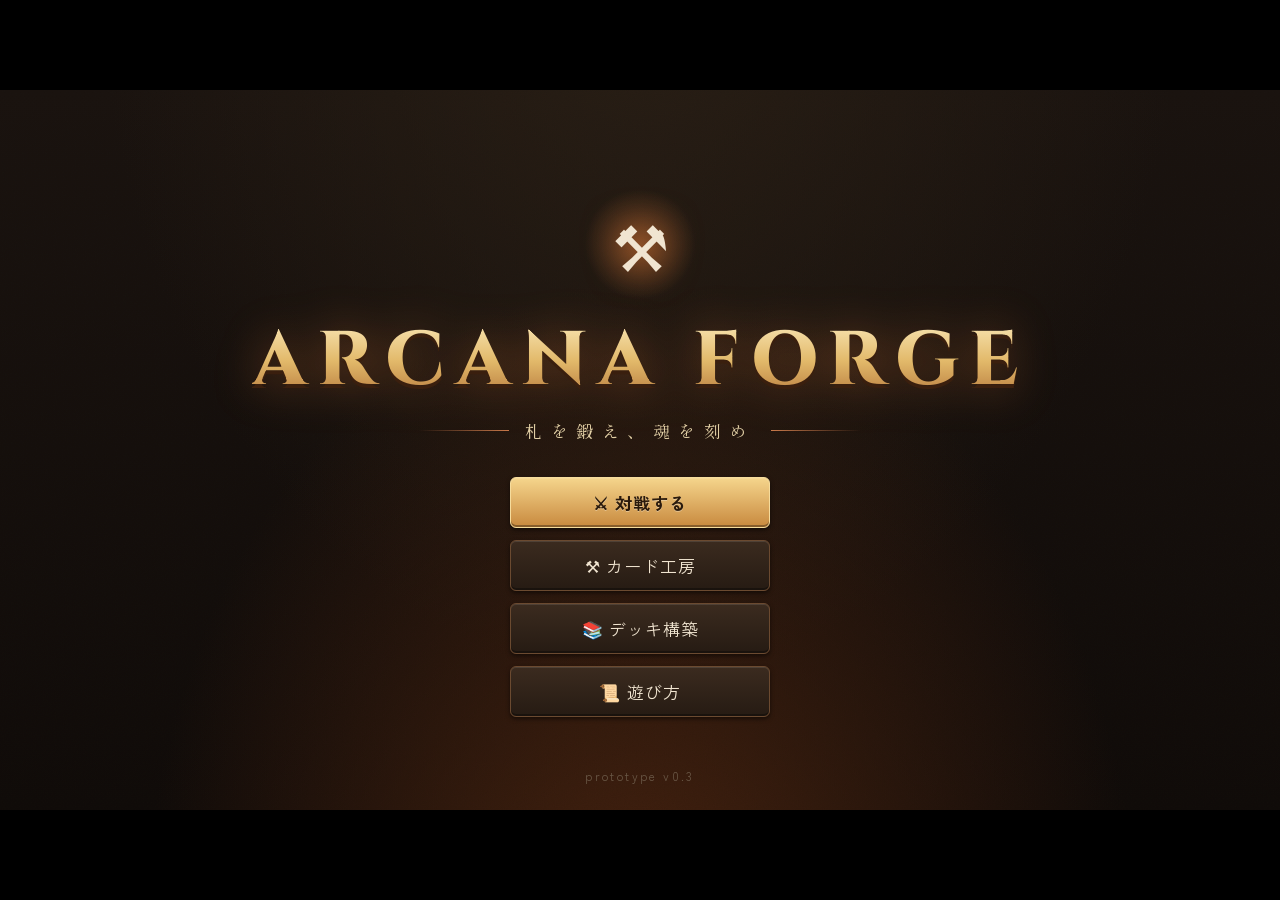
==== commit c782969a: "v0.3: テキスト効果の文法を作り直し（選択肢を大幅に拡充） - テキスト効果を要素の組み合わせに分解：発動の場面29・回数4・条件19（2つまで）・   代償9・効果49・対象（誰を6×何体4×選" ====
--- a/index.html
+++ b/index.html
@@ -24,7 +24,7 @@
         <button class="btn big" data-go="builder">📚 デッキ構築</button>
         <button class="btn big" data-go="rules">📜 遊び方</button>
       </div>
-      <p class="version">prototype v0.2</p>
+      <p class="version">prototype v0.3</p>
     </div>
   </section>
 
--- a/css/style.css
+++ b/css/style.css
@@ -414,3 +414,33 @@
 .key-table td { padding: 8px 10px; border-bottom: 1px solid #ffffff14; font-size: 14px; }
 .key-table td:first-child { width: 260px; color: var(--brass2); }
 ::-webkit-scrollbar { width: 7px; } ::-webkit-scrollbar-thumb { background: #5a4330; border-radius: 4px; } ::-webkit-scrollbar-track { background: transparent; }
+
+/* ═════════ v0.3：テキスト効果の編集欄・起動効果など ═════════ */
+.eff-rows { display: flex; flex-direction: column; gap: 6px; }
+.eff-row { display: flex; flex-wrap: wrap; align-items: flex-end; gap: 6px 10px; padding: 6px 8px 6px 46px; position: relative; border-radius: 6px; background: #ffffff06; }
+.eff-tag { position: absolute; left: 6px; top: 8px; font-style: normal; font-size: 11px; color: #2a1a0c; background: linear-gradient(180deg, #f0cf85, #c8893e); border-radius: 4px; padding: 1px 5px; }
+.ef { display: flex; flex-direction: column; gap: 2px; font-size: 11px; color: var(--muted); min-width: 110px; flex: 1; }
+.ef.wide { flex: 2; min-width: 220px; }
+.ef select { width: 100%; background: #0e0a07; color: var(--text); border: 1px solid var(--line); border-radius: 5px; padding: 4px 6px; font-size: 12.5px; font-family: inherit; }
+.ef.chk { flex-direction: row; align-items: center; gap: 6px; min-width: 0; flex: 0; white-space: nowrap; font-size: 12px; color: var(--text); padding-bottom: 4px; }
+.act-list { display: flex; flex-direction: column; gap: 8px; }
+.act-item { text-align: left; padding: 10px 12px; border-radius: 6px; border: 1px solid #7a5536; background: linear-gradient(180deg, var(--parch), var(--parch2)); color: var(--ink); font-family: inherit; font-size: 14px; cursor: pointer; }
+.act-item:disabled { opacity: .45; cursor: default; }
+.act-item:hover:not(:disabled) { box-shadow: 0 0 0 2px #ffcf6a; }
+.m-cards .card.picked { box-shadow: 0 0 0 3px #fff, 0 0 18px #ffe14a; transform: translateY(-6px); }
+.m-spell { display: flex; justify-content: center; margin-bottom: 6px; } .m-spell .card { --cs: 9px; }
+.u-frozen, .u-silenced { position: absolute; left: 4px; top: 26px; font-size: 14px; }
+.u-silenced { top: 44px; }
+.unit.frozen .u-inner { box-shadow: 0 0 0 2px #9fe6ff, 0 0 14px #9fe6ff88, 0 6px 12px #000c; }
+.unit.silenced .u-inner { filter: grayscale(.5); }
+.buffchip { color: var(--good); }
+.c-cost.down { color: #b8ffc0; } .c-cost.up { color: #ffb8b8; }
+.mini.bad { border-color: #a0463c; } .mini.bad .mi-name::after { content: ' ⚠'; color: var(--bad); }
+
+.c-text.micro { font-size: 0.64em; line-height: 1.3; }
+.pv-help .pv-text { margin-top: 6px; padding: 6px 8px; border-radius: 5px; background: linear-gradient(180deg, var(--parch), var(--parch2)); color: var(--ink); font-size: 12.5px; line-height: 1.55; }
+.pv-help .pv-text p { margin: 0 0 3px; }
+.full-text { max-height: 130px; overflow-y: auto; padding: 6px 10px; margin-bottom: 6px; border-radius: 6px; background: linear-gradient(180deg, var(--parch), var(--parch2)); color: var(--ink); font-size: 12.5px; line-height: 1.55; }
+.full-text p { margin: 0 0 3px; }
+.forge-errors { color: var(--bad); }
+.key-table.elem td { font-size: 13px; line-height: 1.7; vertical-align: top; } .key-table.elem td:first-child { width: 150px; }
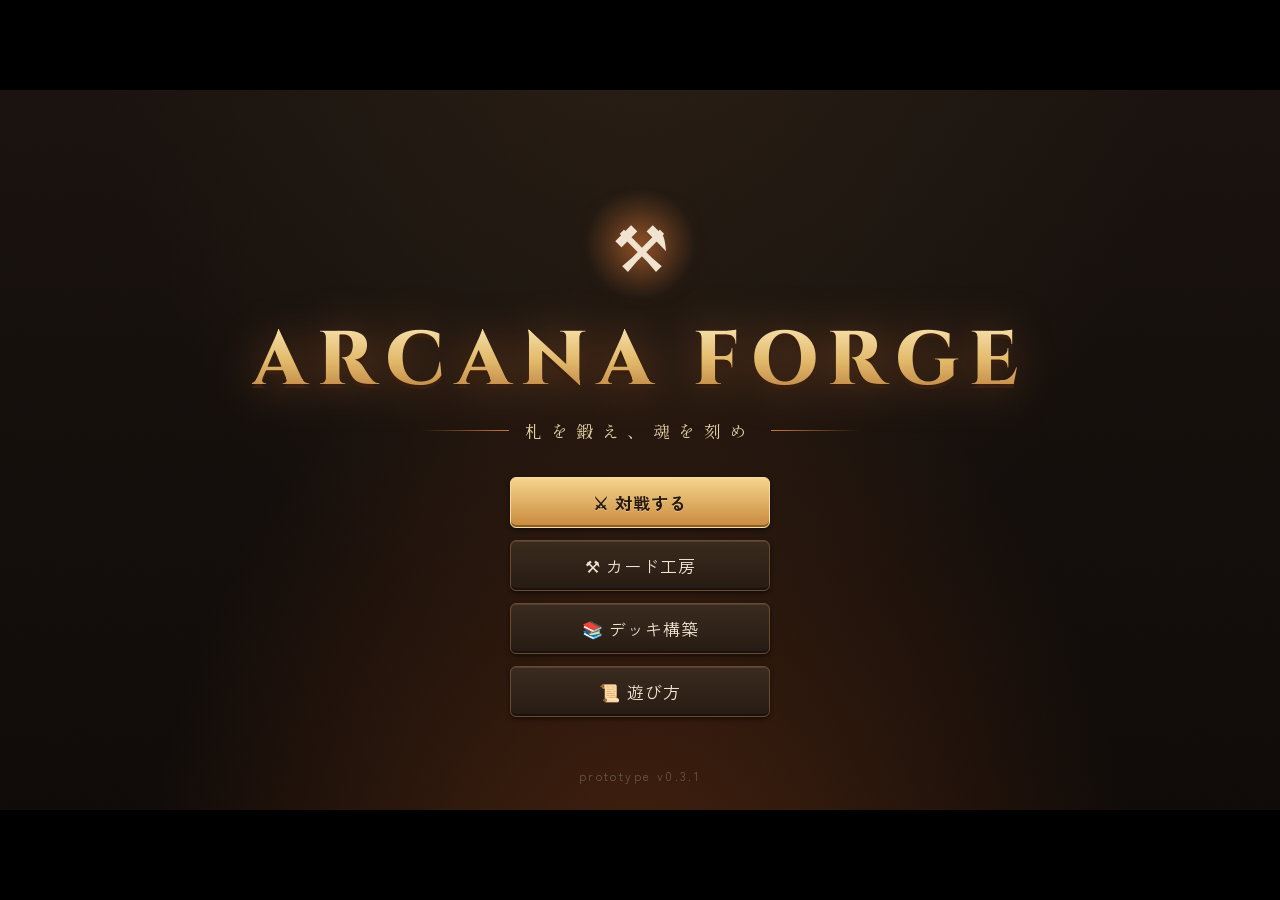
==== commit 68eb7e86: "v0.3.1: メタ効果（相手のカードの使用を制限する効果）を高コストに - 対象：呪文封じ・召喚封じ・攻撃封じ・打ち消し・相手のカードのコスト+1（常在） - 容量を引き上げ（14→40、18→45" ====
--- a/index.html
+++ b/index.html
@@ -24,7 +24,7 @@
         <button class="btn big" data-go="builder">📚 デッキ構築</button>
         <button class="btn big" data-go="rules">📜 遊び方</button>
       </div>
-      <p class="version">prototype v0.3</p>
+      <p class="version">prototype v0.3.1</p>
     </div>
   </section>
 
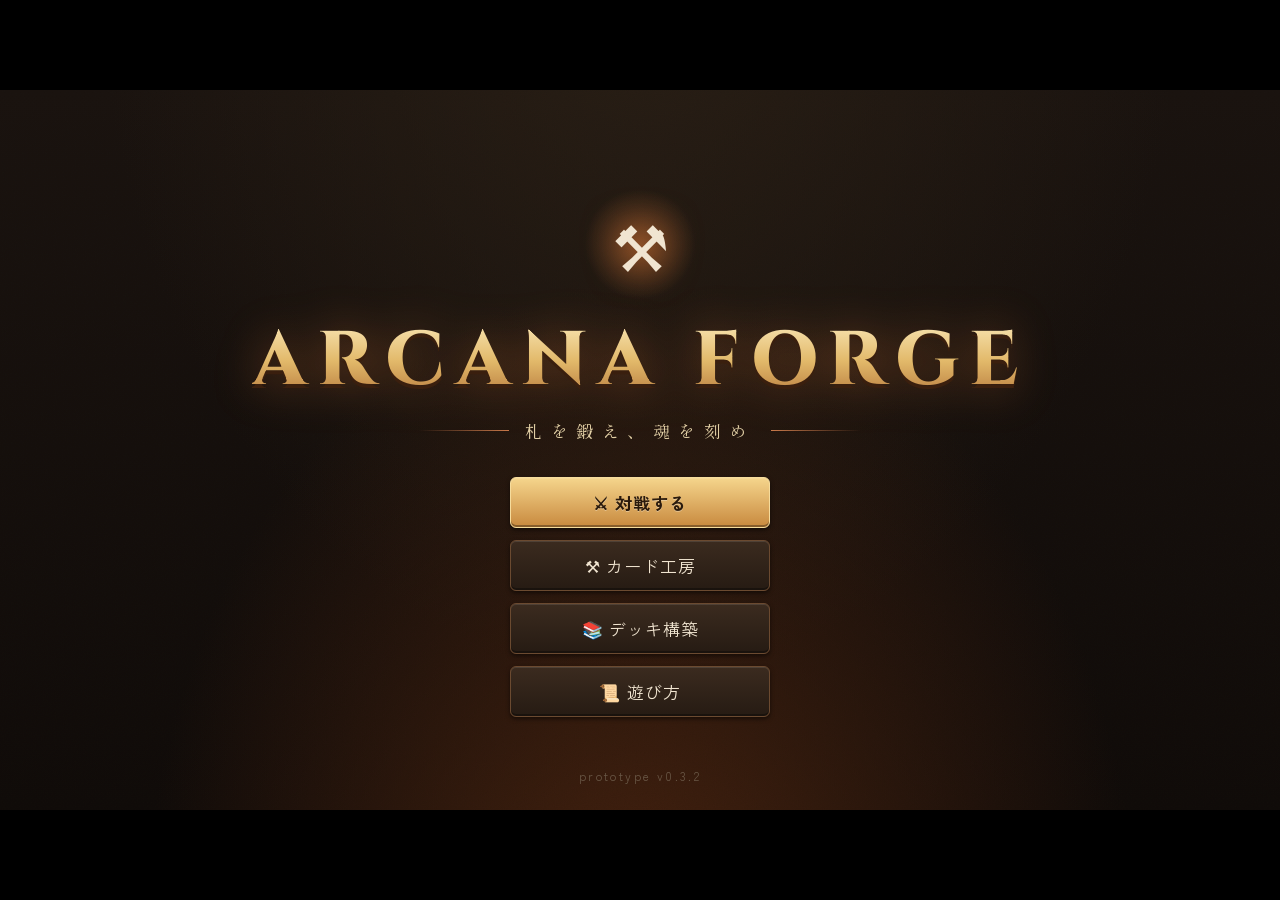
==== commit 208ac526: "v0.3.2: メタ効果の種類を拡充し、容量で重さを決める形に - コストの下限（v0.3.1）を廃止。容量＝15（最低限の重さ）＋効き目×0.75、常在は×2.2、   条件・代償・回数で安くしても" ====
--- a/index.html
+++ b/index.html
@@ -24,7 +24,7 @@
         <button class="btn big" data-go="builder">📚 デッキ構築</button>
         <button class="btn big" data-go="rules">📜 遊び方</button>
       </div>
-      <p class="version">prototype v0.3.1</p>
+      <p class="version">prototype v0.3.2</p>
     </div>
   </section>
 
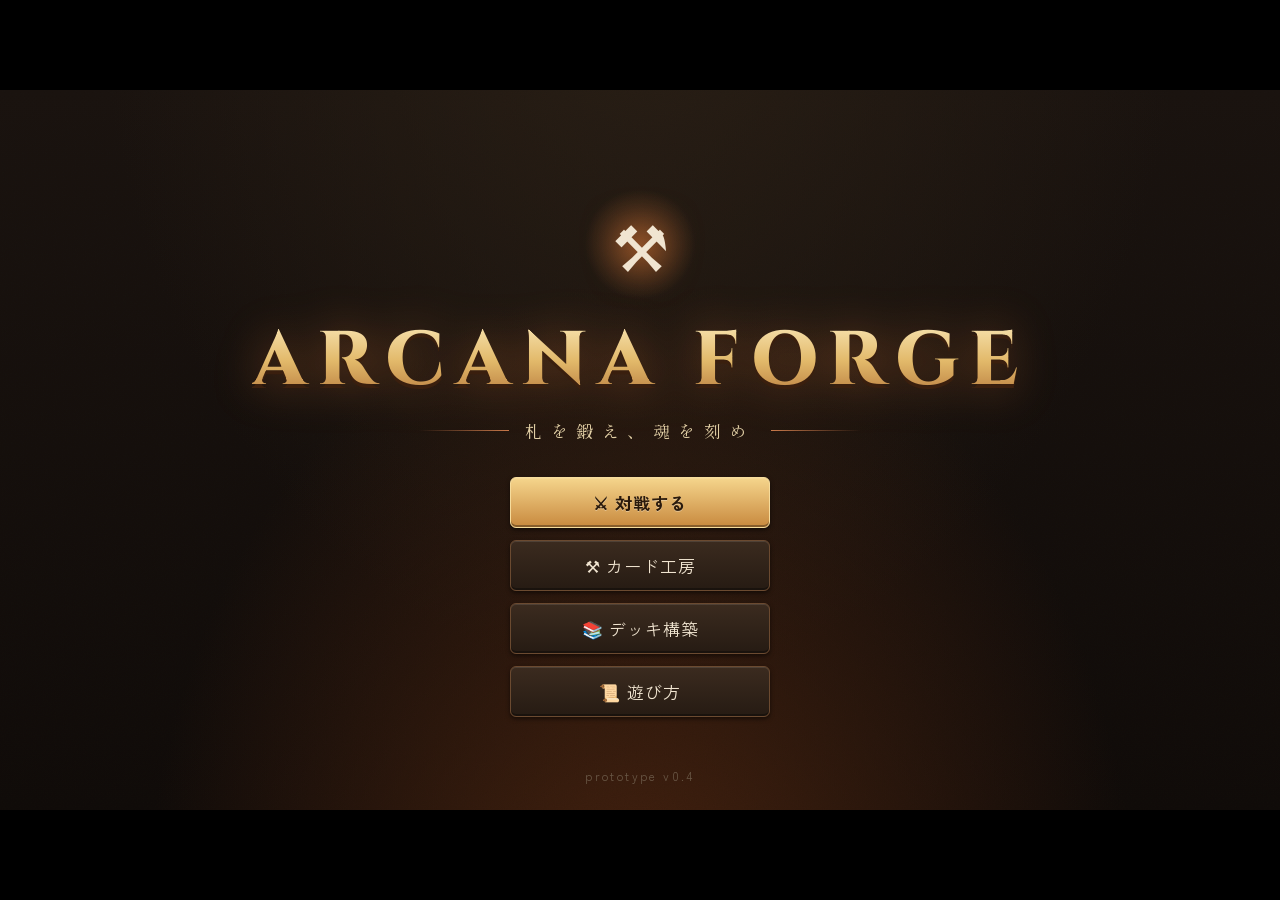
==== commit 9fcedb9d: "対戦の演出を追加：召喚・呪文・効果の発動・ドローのアニメーション（v0.4） - 演出を順番待ちの列（Anim.schedule）に並べ、エンジンの出来事の順に再生する - 召喚：手札から場へカードが" ====
--- a/index.html
+++ b/index.html
@@ -24,7 +24,7 @@
         <button class="btn big" data-go="builder">📚 デッキ構築</button>
         <button class="btn big" data-go="rules">📜 遊び方</button>
       </div>
-      <p class="version">prototype v0.3.2</p>
+      <p class="version">prototype v0.4</p>
     </div>
   </section>
 
--- a/css/style.css
+++ b/css/style.css
@@ -204,16 +204,12 @@
 .unit.targetable .u-inner { box-shadow: 0 0 0 3px var(--ember), 0 0 22px #ff8a3dcc; animation: tgPulse 1s infinite; }
 .unit.pickable .u-inner { box-shadow: 0 0 0 3px #ffe14a, 0 0 22px #ffe14acc; }
 .unit.picked .u-inner { box-shadow: 0 0 0 4px #fff, 0 0 26px #ffe14a; }
-.unit.summoned .u-inner { animation: summonIn .6s ease-out; }
-@keyframes summonIn { from { transform: translateY(-20px) scale(1.3); filter: brightness(2.5); opacity: 0; } }
 .unit.attacking .u-inner { animation: lunge .45s ease-out; }
 @keyframes lunge { 40% { transform: translateY(-14px) scale(1.08); filter: brightness(1.5); } }
 .field.op .unit.attacking .u-inner { animation-name: lungeDown; }
 @keyframes lungeDown { 40% { transform: translateY(14px) scale(1.08); filter: brightness(1.5); } }
 .unit.guarding .u-inner { animation: guardFlash .6s; }
 @keyframes guardFlash { 30% { box-shadow: 0 0 0 4px #7ad0ea, 0 0 30px #7ad0ea; } }
-.unit.effecting .u-inner { animation: effFlash .5s; }
-@keyframes effFlash { 40% { filter: brightness(1.8) saturate(1.4); } }
 .unit.dying .u-inner { animation: dying .5s forwards; }
 @keyframes dying { to { transform: scale(.5) rotate(-10deg); opacity: 0; filter: grayscale(1) blur(2px); } }
 
@@ -259,10 +255,6 @@
 .banner b { font-family: var(--font-h); font-size: 28px; letter-spacing: .2em; color: var(--brass2); text-shadow: 0 0 16px #ff8a3d88; }
 .banner span { font-size: 13px; color: var(--parch2); letter-spacing: .1em; }
 @keyframes banner { 0% { opacity: 0; transform: scaleY(.3); } 15% { opacity: 1; transform: none; } 80% { opacity: 1; } 100% { opacity: 0; } }
-.cast-show { position: absolute; left: 50%; top: 180px; transform: translateX(-50%); animation: castShow 1.3s ease-out forwards; }
-.cast-show .card { --cs: 13px; }
-.cast-show.op { top: 70px; }
-@keyframes castShow { 0% { opacity: 0; transform: translateX(-50%) scale(.6); } 15% { opacity: 1; transform: translateX(-50%) scale(1); } 75% { opacity: 1; } 100% { opacity: 0; transform: translateX(-50%) scale(1.05); } }
 
 /* ═════════ ダイアログ・お知らせ ═════════ */
 .modal { position: absolute; inset: 0; z-index: 80; display: none; align-items: center; justify-content: center; background: #000a; backdrop-filter: blur(2px); }
@@ -444,3 +436,69 @@
 .full-text p { margin: 0 0 3px; }
 .forge-errors { color: var(--bad); }
 .key-table.elem td { font-size: 13px; line-height: 1.7; vertical-align: top; } .key-table.elem td:first-child { width: 150px; }
+
+/* ═════════ 対戦の演出（召喚・呪文・効果の発動・ドロー） ═════════
+ * 動きそのものは battle.js の Web Animations API（el.animate）で付けている。
+ * ここでは「見た目」だけを決める。飛ぶ要素は transform で位置を決めるので、left/top は 0 のまま。 */
+.fx .fly { position: absolute; left: 0; top: 0; pointer-events: none; z-index: 65; will-change: transform, opacity; }
+.fx .fly-card { --cs: 9.6px; filter: drop-shadow(0 8px 14px #000c); }
+.fx .fly-card:hover { transform: none; }
+
+/* カードの裏面（ドローで山札から飛ぶ） */
+.card-back { width: 92px; height: 131px; border-radius: 9px; display: grid; place-items: center;
+  background: repeating-linear-gradient(45deg, #ffffff08 0 6px, transparent 6px 12px), radial-gradient(circle at 50% 45%, #6b3a1c, #2a160b 70%);
+  border: 3px solid #b8863a; box-shadow: inset 0 0 0 2px #2a160b, inset 0 0 0 4px #e0b25a66, 0 6px 14px #000c, 0 0 18px #ff8a3d55; }
+.card-back i { font-style: normal; font-size: 40px; color: #ffcf6a; text-shadow: 0 0 12px #ff8a3d, 0 2px 2px #000; }
+
+/* 広がる光の輪 */
+.fx-ring { position: absolute; border-radius: 50%; pointer-events: none; transform: translate(-50%, -50%) scale(.2);
+  border: 3px solid var(--rc); box-shadow: 0 0 18px var(--rc), inset 0 0 18px var(--rc); animation: ringOut .8s cubic-bezier(.1,.7,.3,1) forwards; }
+.fx-ring.summon { border-width: 4px; background: radial-gradient(circle, transparent 55%, color-mix(in srgb, var(--rc) 35%, transparent) 70%, transparent 72%); }
+.fx-ring.summon::before { content: ''; position: absolute; inset: 14%; border-radius: 50%; border: 2px dashed var(--rc); opacity: .8; }
+.fx-ring.effect { border-style: double; border-width: 5px; animation-duration: .7s; }
+.fx-ring.hit { border-width: 2px; animation-duration: .5s; }
+@keyframes ringOut { 0% { opacity: 1; transform: translate(-50%, -50%) scale(.2) rotate(0deg); } 70% { opacity: .8; } 100% { opacity: 0; transform: translate(-50%, -50%) scale(1) rotate(60deg); } }
+
+/* 飛び散る火花 */
+.fx-spark { position: absolute; width: 7px; height: 7px; border-radius: 50%; pointer-events: none; transform: translate(-50%, -50%); box-shadow: 0 0 8px currentColor, 0 0 3px #fff; }
+
+/* 大きな文字のはんこ（打ち消し！） */
+.fx-stamp { position: absolute; z-index: 70; white-space: nowrap; font-family: var(--font-h); font-weight: 800; font-size: 54px; letter-spacing: .08em;
+  -webkit-text-stroke: 2px #1a0f08; text-shadow: 0 0 24px currentColor, 0 4px 0 #000; transform: translate(-50%, -50%); }
+
+/* 呪文：中央に掲げる魔法陣 */
+.cast-stage { --mc: #ffd88a; position: absolute; width: 320px; height: 320px; transform: translate(-50%, -50%); pointer-events: none; z-index: 64; animation: fadeIn .2s ease-out; }
+.cast-stage.react { --mc: #ff9a6a; } .cast-stage.counter { --mc: #c8a0ff; }
+.cs-circle { position: absolute; inset: 0; border-radius: 50%; border: 3px solid var(--mc);
+  background: repeating-conic-gradient(from 0deg, color-mix(in srgb, var(--mc) 45%, transparent) 0 4deg, transparent 4deg 30deg),
+              radial-gradient(circle, transparent 52%, color-mix(in srgb, var(--mc) 40%, transparent) 53% 54%, transparent 55% 68%, color-mix(in srgb, var(--mc) 50%, transparent) 69% 70%, transparent 71%);
+  box-shadow: 0 0 30px var(--mc), inset 0 0 30px color-mix(in srgb, var(--mc) 60%, transparent);
+  transform: perspective(500px) rotateX(58deg); animation: csSpin 3s linear infinite, csOpen .45s cubic-bezier(.2,.8,.25,1); }
+.cs-circle::before, .cs-circle::after { content: ''; position: absolute; inset: 18%; border: 2px solid var(--mc); opacity: .7; }
+.cs-circle::after { transform: rotate(45deg); }
+@keyframes csSpin { to { transform: perspective(500px) rotateX(58deg) rotate(360deg); } }
+@keyframes csOpen { from { opacity: 0; scale: .3; } }
+.cs-glow { position: absolute; left: 50%; top: 50%; width: 240px; height: 240px; transform: translate(-50%, -50%); border-radius: 50%;
+  background: radial-gradient(circle, color-mix(in srgb, var(--mc) 55%, transparent), transparent 65%); animation: csGlow 1.2s ease-in-out infinite alternate; }
+@keyframes csGlow { from { opacity: .55; scale: .9; } to { opacity: 1; scale: 1.1; } }
+.cs-label { position: absolute; left: 50%; top: -6px; transform: translateX(-50%); white-space: nowrap; padding: 3px 16px; border-radius: 14px;
+  font-family: var(--font-h); font-weight: 800; font-size: 18px; letter-spacing: .2em; color: #1a0f08; background: var(--mc);
+  box-shadow: 0 0 16px var(--mc), 0 3px 6px #000c; animation: csLabel .35s cubic-bezier(.3,1.5,.5,1); }
+@keyframes csLabel { from { opacity: 0; transform: translateX(-50%) translateY(10px) scale(.7); } }
+.cs-card { position: absolute; left: 50%; top: 50%; --cs: 12px; transform: translate(-50%, -50%); filter: drop-shadow(0 0 18px var(--mc)) drop-shadow(0 8px 14px #000c);
+  animation: csFloat 1.4s ease-in-out infinite alternate; }
+@keyframes csFloat { to { translate: 0 -6px; } }
+
+/* 効果の発動：クリーチャーの上に浮かぶ効果名 */
+.fx-tag { position: absolute; z-index: 66; white-space: nowrap; padding: 3px 12px; border-radius: 12px; font-size: 14px; font-weight: 700; letter-spacing: .05em;
+  color: var(--tc); background: #120b07ee; border: 1.5px solid var(--tc); box-shadow: 0 0 14px color-mix(in srgb, var(--tc) 60%, transparent), 0 3px 6px #000c;
+  transform: translate(-50%, -50%); }
+
+/* ドロー：手札に入るカードは、裏のカードが届くまで隠れていて、届いた瞬間に表へ返る。
+ * 手札のカードは transform で扇形に並べているので、ここでは別の指定（scale）を使って横に縮めて「めくる」動きを作る */
+.hand .card.drawn { animation: drawIn .42s ease-out both; animation-delay: var(--dly, 0ms); }
+@keyframes drawIn { 0% { opacity: 0; scale: .05 1; filter: brightness(2.5); } 55% { opacity: 1; scale: 1.08 1; filter: brightness(1.6); } 100% { opacity: 1; scale: 1 1; filter: none; } }
+
+@media (prefers-reduced-motion: reduce) {
+  .cs-circle, .cs-glow, .cs-card { animation: none; }
+}
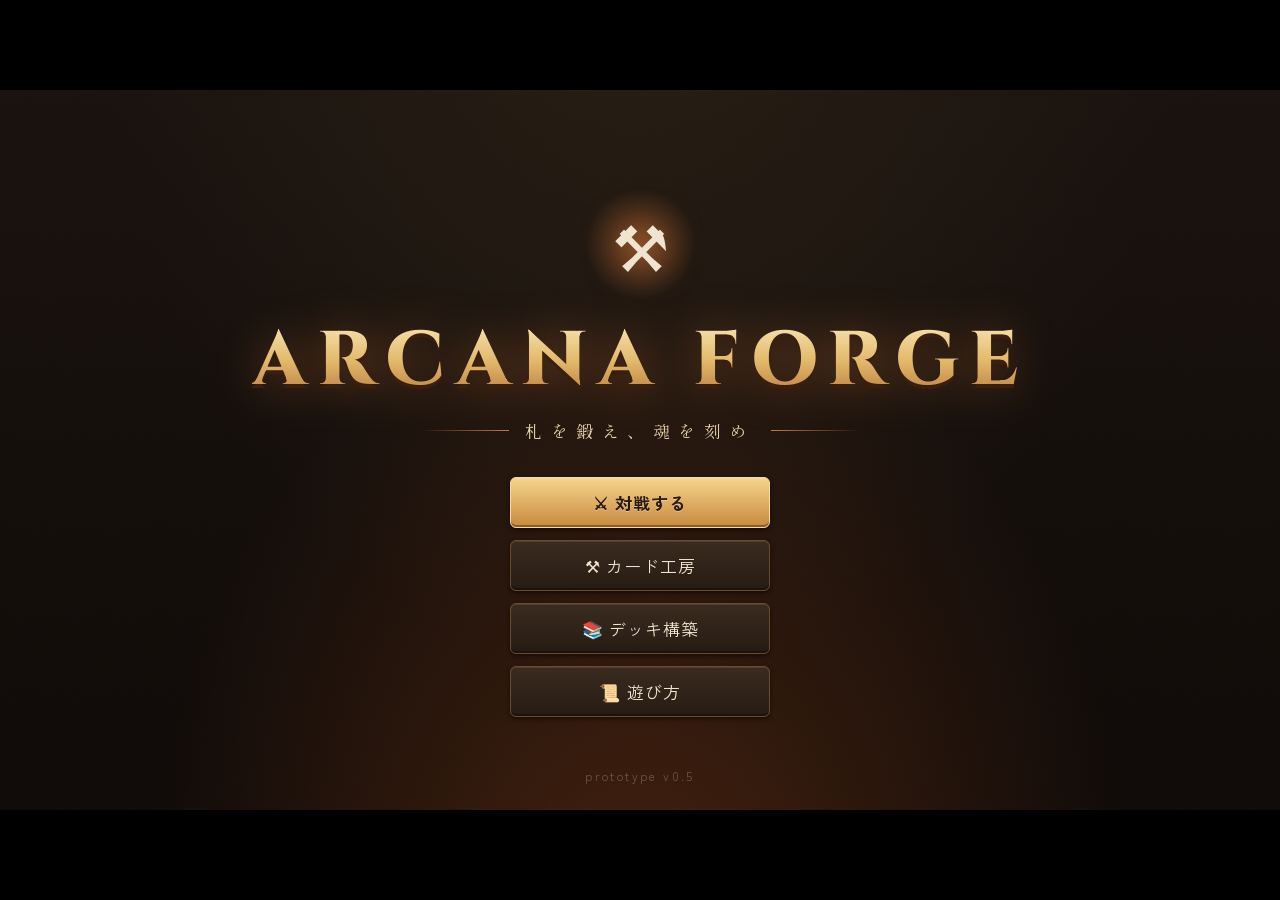
==== commit ef995ceb: "対戦画面の配置と操作を見直し、攻撃・バトル・破壊の演出を追加（v0.5） 配置 - 中央に闘技場の床、相手の顔と体力を上中央、自分を左下、手札を右下に重ねて表示 - マナを円形のメーターにし、周りの5" ====
--- a/index.html
+++ b/index.html
@@ -24,7 +24,7 @@
         <button class="btn big" data-go="builder">📚 デッキ構築</button>
         <button class="btn big" data-go="rules">📜 遊び方</button>
       </div>
-      <p class="version">prototype v0.4</p>
+      <p class="version">prototype v0.5</p>
     </div>
   </section>
 
@@ -45,23 +45,33 @@
     </div>
   </section>
 
-  <!-- ===== 対戦 ===== -->
+  <!-- ===== 対戦 =====
+       配置：上が相手、下が自分。中央の闘技場に場（クリーチャー6体まで）が向かい合う。
+       左下＝自分のマナ（周りの5つの穴が火種）、右下＝手札、右＝ターン終了・山札・墓地。 -->
   <section id="screen-battle" class="screen">
     <div class="board" id="board">
-      <div class="pbar op" id="pbar-1"></div>
+      <div class="arena"><div class="arena-ring"></div><div class="arena-line"></div></div>
+      <button class="hexbtn" id="btn-menu" title="メニュー">☰</button>
+      <div class="op-hand" id="op-hand"></div>
+      <div class="feed" id="feed"></div>
+
+      <div class="avatar op" id="pbar-1"></div>
+      <div class="counts op" id="counts-1"></div>
+      <div class="dial op" id="dial-1"></div>
+      <div class="piles op" id="piles-1"></div>
       <div class="field op" id="field-1"></div>
-      <div class="midline">
-        <div class="turn-info" id="turn-info"></div>
-        <div class="mid-buttons">
-          <button class="btn" id="btn-attack">アタックへ ▶</button>
-          <button class="btn primary" id="btn-end">ターン終了</button>
-          <button class="btn icon" id="btn-menu" title="メニュー">☰</button>
-        </div>
-      </div>
+
+      <div class="turn-info" id="turn-info"></div>
+
       <div class="field me" id="field-0"></div>
-      <div class="pbar me" id="pbar-0"></div>
+      <div class="piles me" id="piles-0"></div>
+      <button class="turn-end" id="btn-end"></button>
+      <div class="dial me" id="dial-0"></div>
+      <div class="avatar me" id="pbar-0"></div>
+      <div class="counts me" id="counts-0"></div>
       <div class="hand" id="hand"></div>
-      <div class="feed" id="feed"></div>
+      <svg class="aim" id="aim"><defs><marker id="aim-head" markerWidth="10" markerHeight="10" refX="5" refY="5" orient="auto"><path d="M0,0 L10,5 L0,10 z" /></marker></defs><line x1="0" y1="0" x2="0" y2="0" marker-end="url(#aim-head)" /></svg>
+      <div class="detail" id="detail"></div>
     </div>
     <div class="guide" id="guide"></div>
   </section>
--- a/css/style.css
+++ b/css/style.css
@@ -139,107 +139,202 @@
 .pv-help b { color: var(--brass2); }
 .pv-help .now { margin-top: 6px; padding-top: 6px; border-top: 1px solid #ffffff1a; color: #bfe8ff; }
 
-/* ═════════ 対戦 ═════════ */
-.board { position: absolute; inset: 0; }
+/* ═════════ 対戦 ═════════
+ * 配置（1280×720）：
+ *   上：相手の顔と体力（中央）・枚数とマナ（右上）・手札の裏（左上）
+ *   中央：闘技場。相手の場（y 98〜248）と自分の場（y 316〜466）が向かい合う
+ *   下：自分のマナ（左下）・顔と体力・手札（右下）
+ *   右：ターン終了・山札・墓地　　左：メニュー・記録・ターンの状態 */
+.board { position: absolute; inset: 0; user-select: none; -webkit-user-select: none; }
+
+/* 闘技場の床 */
+.arena { position: absolute; inset: 0; pointer-events: none; }
+.arena-ring { position: absolute; left: 150px; top: 40px; width: 980px; height: 486px; border-radius: 50%;
+  background:
+    radial-gradient(ellipse at 50% 50%, #3a2616 0%, #241811 45%, #170f0a 70%),
+    #170f0a;
+  box-shadow: 0 0 0 3px #6a4528, 0 0 0 7px #2a1a10, 0 0 0 9px #b8863a88, 0 0 60px #ff8a3d22, inset 0 0 80px #000c, inset 0 0 0 26px #ffffff04; }
+.arena-ring::before { content: ''; position: absolute; inset: 22px; border-radius: 50%; border: 1px dashed #c8794a55;
+  background: repeating-conic-gradient(from 0deg, #e2b96a0d 0 2deg, transparent 2deg 15deg); }
+.arena-ring::after { content: '⚒'; position: absolute; left: 50%; top: 50%; transform: translate(-50%, -50%); font-size: 120px; color: #c8794a14; }
+.arena-line { position: absolute; left: 230px; right: 230px; top: 282px; height: 2px; background: linear-gradient(90deg, transparent, #ff8a3d99 20%, #ffd86acc 50%, #ff8a3d99 80%, transparent); box-shadow: 0 0 14px #ff8a3d88; }
 .board.shake { animation: shake .35s; }
 @keyframes shake { 20% { transform: translate(-6px, 2px); } 40% { transform: translate(5px, -3px); } 60% { transform: translate(-4px, 1px); } 80% { transform: translate(3px, 0); } }
-.pbar {
-  position: absolute; left: 16px; right: 16px; height: 60px; display: flex; align-items: center; gap: 14px; padding: 0 14px 0 8px;
-  background: var(--noise), linear-gradient(180deg, #2c2119ee, #1b140fee); border: 1px solid var(--line); border-radius: 30px; box-shadow: inset 0 1px 0 #ffffff10, 0 4px 14px #000a;
-}
-.pbar.op { top: 8px; } .pbar.me { top: 432px; }
-.pbar.active { border-color: #b78350; box-shadow: inset 0 1px 0 #ffffff10, 0 0 0 1px #e2b96a55, 0 0 18px #ff8a3d33; }
-.pbar.hit { animation: pbHit .4s; }
-@keyframes pbHit { 30% { background: #6a1d14; } }
-.pbar.targetable { cursor: crosshair; border-color: var(--ember); box-shadow: 0 0 0 2px var(--ember), 0 0 24px #ff8a3d99; animation: tgPulse 1s infinite; }
-@keyframes tgPulse { 50% { box-shadow: 0 0 0 2px var(--ember), 0 0 34px #ff8a3dcc; } }
-.portrait { width: 46px; height: 46px; border-radius: 50%; display: grid; place-items: center; font-size: 26px; background: radial-gradient(circle at 35% 30%, #4a3a2c, #1a120c); border: 2px solid var(--brass); box-shadow: 0 0 10px #e2b96a44; }
-.pbar.op .portrait { border-color: #e07a6a; } .pbar.me .portrait { border-color: #7ad0ea; }
-.pb-name { font-family: var(--font-h); font-weight: 800; font-size: 16px; width: 60px; }
-.pbar.op .pb-name { color: #ffb1a5; } .pbar.me .pb-name { color: #bfeaf7; }
-.hpbar { position: relative; width: 260px; height: 24px; border-radius: 12px; background: #0a0705; border: 1px solid #5a3a28; overflow: hidden; box-shadow: inset 0 2px 4px #000; }
-.hpbar i { position: absolute; left: 0; top: 0; bottom: 0; background: linear-gradient(180deg, #ff7a5a, #b02a18); transition: width .4s; box-shadow: inset 0 1px 0 #ffffff44; }
-.hpbar.low i { animation: lowHp 1s infinite; }
-@keyframes lowHp { 50% { filter: brightness(1.5); } }
-.hpbar span { position: absolute; inset: 0; display: grid; place-items: center; font-weight: 700; font-size: 14px; text-shadow: 0 1px 2px #000; }
-.mana { display: flex; align-items: baseline; gap: 4px; padding: 3px 12px; border-radius: 14px; background: #0c1a22; border: 1px solid #2e6e88; }
-.mana .gem { color: var(--me); text-shadow: 0 0 8px #5ec8e8; } .mana b { font-family: var(--font-logo); font-size: 20px; color: #d8f6ff; } .mana small { color: #8fc6d8; }
-.mana .mcap { font-size: 10.5px; color: #5d8a9a; margin-left: 4px; }
-.ember { display: flex; align-items: baseline; gap: 3px; padding: 3px 10px; border-radius: 14px; background: #221008; border: 1px solid #6a3a1e; color: #8a6a50; }
-.ember b { font-family: var(--font-logo); font-size: 18px; color: #a88a70; } .ember small { font-size: 11px; }
-.ember.on { border-color: #ff8a3d; box-shadow: 0 0 12px #ff8a3d66; color: #ffcf9a; } .ember.on b { color: #ffd8a8; text-shadow: 0 0 8px #ff8a3d; }
-.fx-float.ember { color: #ffb066; font-size: 24px; }
-.pb-info { display: flex; gap: 12px; font-size: 13.5px; color: #d8c8b0; }
-.pb-info .warn { color: var(--bad); font-weight: 700; } .pb-info .lock { color: #ffb0ff; }
-.op-hand { margin-left: auto; display: flex; }
-.op-hand i { width: 20px; height: 30px; margin-left: -6px; border-radius: 3px; background: linear-gradient(135deg, #6a3a1e, #2a160a); border: 1px solid #c8794a; box-shadow: 0 1px 3px #000; }
-
-/* 場 */
-.field { position: absolute; left: 230px; right: 230px; height: 150px; }
-.field.op { top: 76px; } .field.me { top: 276px; }
-.field .slots, .field .units { position: absolute; inset: 0; display: flex; justify-content: center; align-items: center; gap: 10px; }
-.slot { width: 120px; height: 140px; border: 1px dashed #4b372777; border-radius: 10px; background: radial-gradient(circle, #ffffff05, transparent 70%); }
-.field .units { gap: 10px; }
-.unit { --cc: #5f8f4e; position: relative; width: 120px; height: 140px; flex-shrink: 0; cursor: pointer; transition: transform .25s; }
-.u-inner {
-  position: absolute; left: 8px; top: 0; width: 104px; height: 140px; border-radius: 10px; overflow: hidden; transition: transform .25s, filter .25s;
-  background: var(--noise), linear-gradient(160deg, color-mix(in srgb, var(--cc) 55%, #1a120c), #140d09 80%);
-  border: 2px solid color-mix(in srgb, var(--cc) 40%, #8a6440); box-shadow: 0 6px 12px #000c, inset 0 1px 0 #ffffff22;
-}
-.unit.tapped .u-inner { transform: rotate(90deg) scale(.8); filter: brightness(.75) saturate(.8); }
-.u-cost { position: absolute; left: 3px; top: 3px; width: 22px; height: 22px; border-radius: 50%; display: grid; place-items: center; font-size: 12px; font-weight: 700; background: radial-gradient(circle at 35% 30%, #9fe6ff, #1f6f9a 60%, #0b2a3d); border: 1px solid #d8f3ff; }
-.u-art { margin: 10px auto 0; width: 64px; height: 64px; border-radius: 50%; display: grid; place-items: center; font-size: 36px; background: radial-gradient(circle at 50% 40%, color-mix(in srgb, var(--cc) 60%, #fff 25%), color-mix(in srgb, var(--cc) 40%, #0c0805)); box-shadow: inset 0 0 10px #000a, 0 0 0 2px #00000066; }
-.u-name { text-align: center; font-size: 12px; font-weight: 700; margin-top: 4px; padding: 0 4px; white-space: nowrap; overflow: hidden; text-overflow: ellipsis; }
-.u-kw { text-align: center; font-size: 10.5px; color: #ffd8a0; height: 14px; white-space: nowrap; overflow: hidden; padding: 0 3px; }
-.u-fx { color: #ffe6a0; margin-left: 2px; }
-.u-power { position: absolute; left: 50%; bottom: 4px; transform: translateX(-50%); min-width: 60px; text-align: center; font-family: var(--font-logo); font-weight: 800; font-size: 15px; padding: 1px 8px; border-radius: 10px; background: radial-gradient(circle at 35% 30%, #ffb39a, #b23a24 60%, #4a120a); border: 1px solid #ffd8c8; }
-.u-power.up { color: #c8ffd0; } .u-power.down { color: #ffd0d0; }
-.u-tap { position: absolute; right: 4px; top: 4px; font-size: 10px; font-weight: 700; padding: 1px 4px; border-radius: 3px; background: #000a; color: #ffcf8a; letter-spacing: .1em; }
-.u-sick { position: absolute; right: 6px; top: 4px; font-size: 14px; opacity: .8; }
-.unit.guard .u-inner::after { content: '🛡'; position: absolute; left: 4px; bottom: 26px; font-size: 14px; filter: drop-shadow(0 0 4px #7ad0ea); }
-.unit.can-attack .u-inner { box-shadow: 0 0 0 2px #ffcf6a, 0 0 16px #ff8a3d88, 0 6px 12px #000c; }
-.unit.can-activate .u-inner { box-shadow: 0 0 0 2px #b48cff, 0 0 14px #b48cff88, 0 6px 12px #000c; }
-.unit.selected .u-inner { transform: translateY(-10px) scale(1.06); box-shadow: 0 0 0 3px #fff2b0, 0 0 24px #ffcf6a, 0 10px 18px #000c; }
-.unit.targetable { cursor: crosshair; }
-.unit.targetable .u-inner { box-shadow: 0 0 0 3px var(--ember), 0 0 22px #ff8a3dcc; animation: tgPulse 1s infinite; }
-.unit.pickable .u-inner { box-shadow: 0 0 0 3px #ffe14a, 0 0 22px #ffe14acc; }
-.unit.picked .u-inner { box-shadow: 0 0 0 4px #fff, 0 0 26px #ffe14a; }
-.unit.attacking .u-inner { animation: lunge .45s ease-out; }
-@keyframes lunge { 40% { transform: translateY(-14px) scale(1.08); filter: brightness(1.5); } }
-.field.op .unit.attacking .u-inner { animation-name: lungeDown; }
-@keyframes lungeDown { 40% { transform: translateY(14px) scale(1.08); filter: brightness(1.5); } }
-.unit.guarding .u-inner { animation: guardFlash .6s; }
-@keyframes guardFlash { 30% { box-shadow: 0 0 0 4px #7ad0ea, 0 0 30px #7ad0ea; } }
-.unit.dying .u-inner { animation: dying .5s forwards; }
-@keyframes dying { to { transform: scale(.5) rotate(-10deg); opacity: 0; filter: grayscale(1) blur(2px); } }
-
-/* 中央 */
-.midline { position: absolute; left: 16px; right: 16px; top: 230px; height: 42px; display: flex; align-items: center; justify-content: space-between; padding: 0 10px; }
-.midline::before { content: ''; position: absolute; left: 0; right: 0; top: 50%; height: 1px; background: linear-gradient(90deg, transparent, #c8794a88 15%, #c8794a88 85%, transparent); }
-.turn-info { position: relative; display: flex; align-items: center; gap: 12px; background: #140e0ae6; border: 1px solid var(--line); border-radius: 18px; padding: 5px 14px; }
+
+/* 六角形のボタン（メニュー） */
+.hexbtn { position: absolute; left: 12px; top: 12px; z-index: 5; width: 48px; height: 54px; border: 0; cursor: pointer; font-size: 22px; color: #2a1a0c;
+  clip-path: polygon(50% 0, 100% 25%, 100% 75%, 50% 100%, 0 75%, 0 25%); background: linear-gradient(180deg, #f6dc9c, #c8893e 60%, #8a5424); }
+.hexbtn:hover { filter: brightness(1.15); }
+
+/* 相手の手札（裏向き・左上） */
+.op-hand { position: absolute; left: 92px; top: -30px; height: 80px; display: flex; pointer-events: none; }
+.op-hand i { width: 48px; height: 68px; margin-left: -24px; border-radius: 5px; transform: rotate(calc(var(--k) * -4deg)) translateY(calc(var(--k) * var(--k) * 1px)); transform-origin: 50% -60%;
+  background: repeating-linear-gradient(45deg, #ffffff08 0 4px, transparent 4px 8px), radial-gradient(circle at 50% 60%, #6b3a1c, #2a160b 75%); border: 2px solid #b8863a; box-shadow: 0 3px 6px #000c; }
+
+/* 記録（左） */
+.feed { position: absolute; left: 14px; top: 84px; width: 252px; display: flex; flex-direction: column; gap: 3px; pointer-events: none; }
+.f-row { font-size: 11.5px; padding: 3px 8px; border-radius: 4px; background: #0e0a07cc; border-left: 3px solid #6a5847; }
+.f-row.me { border-left-color: var(--me); } .f-row.op { border-left-color: var(--op); }
+
+/* ターンの状態（左・中央の線の上） */
+.turn-info { position: absolute; left: 14px; top: 252px; width: 262px; display: flex; flex-wrap: wrap; align-items: center; gap: 4px 10px; background: #140e0ae6; border: 1px solid var(--line); border-radius: 12px; padding: 6px 12px; }
 .ti-who { font-family: var(--font-h); font-weight: 800; font-size: 16px; }
 .ti-who.me { color: #bfeaf7; } .ti-who.op { color: #ffb1a5; }
 .ti-steps { display: flex; gap: 4px; }
-.ti-steps i { font-style: normal; font-size: 12px; padding: 2px 10px; border-radius: 10px; color: #8a7a68; border: 1px solid #3a2b20; }
+.ti-steps i { font-style: normal; font-size: 11.5px; padding: 1px 9px; border-radius: 10px; color: #8a7a68; border: 1px solid #3a2b20; }
 .ti-steps i.on { color: #2a1a0c; font-weight: 700; background: linear-gradient(180deg, #f0cf85, #c8893e); border-color: #f6dc9c; }
-.ti-hint { font-size: 12.5px; color: var(--muted); }
-.mid-buttons { position: relative; display: flex; gap: 8px; }
-#btn-attack, #btn-end { min-width: 128px; }
-
-/* 手札 */
-.hand { position: absolute; left: 0; right: 0; top: 500px; height: 230px; display: flex; justify-content: center; align-items: flex-start; padding-top: 6px; }
-.hand .card { --cs: 9.6px; margin: 0 -10px; transform: translateY(var(--y, 0)) rotate(var(--r, 0deg)); transform-origin: 50% 140%; }
-.hand .card:hover { transform: translateY(-48px) scale(1.12); z-index: 10; }
+.ti-hint { width: 100%; font-size: 11.5px; color: var(--muted); }
+
+/* 顔と体力 */
+.avatar { position: absolute; display: flex; align-items: center; gap: 10px; padding: 6px 14px 6px 6px; border-radius: 40px; z-index: 4;
+  background: var(--noise), linear-gradient(180deg, #2c2119f2, #1b140ff2); border: 1px solid var(--line); box-shadow: inset 0 1px 0 #ffffff10, 0 4px 14px #000a; }
+.avatar.op { left: 480px; top: 6px; width: 320px; }
+.avatar.me { left: 150px; top: 594px; width: 304px; }
+.avatar.active { border-color: #b78350; box-shadow: inset 0 1px 0 #ffffff10, 0 0 0 1px #e2b96a66, 0 0 22px #ff8a3d44; }
+.avatar.targetable { cursor: crosshair; border-color: var(--ember); box-shadow: 0 0 0 2px var(--ember), 0 0 26px #ff8a3d99; animation: tgPulse 1s infinite; }
+.avatar.aimed { box-shadow: 0 0 0 3px #fff2b0, 0 0 40px #ff5a3a; }
+@keyframes tgPulse { 50% { box-shadow: 0 0 0 2px var(--ember), 0 0 38px #ff8a3dcc; } }
+.portrait { width: 62px; height: 62px; flex-shrink: 0; border-radius: 50%; display: grid; place-items: center; font-size: 34px; background: radial-gradient(circle at 35% 30%, #4a3a2c, #1a120c); border: 3px solid var(--brass); box-shadow: 0 0 12px #e2b96a44, inset 0 0 10px #000; }
+.avatar.op .portrait { border-color: #e07a6a; } .avatar.me .portrait { border-color: #7ad0ea; }
+.av-body { flex: 1; display: flex; flex-direction: column; gap: 4px; min-width: 0; }
+.av-name { font-family: var(--font-h); font-weight: 800; font-size: 15px; display: flex; align-items: center; gap: 8px; }
+.avatar.op .av-name { color: #ffb1a5; } .avatar.me .av-name { color: #bfeaf7; }
+.av-turn { font-family: var(--font); font-size: 10.5px; font-weight: 700; padding: 0 8px; border-radius: 8px; color: #2a1a0c; background: linear-gradient(180deg, #f0cf85, #c8893e); }
+.av-status { display: flex; flex-wrap: wrap; gap: 4px; font-size: 10.5px; }
+.av-status .lock { color: #ffb0ff; } .av-status .buffchip { color: #9fffb0; }
+.hpbar { position: relative; height: 22px; border-radius: 11px; background: #0a0705; border: 1px solid #5a3a28; overflow: hidden; box-shadow: inset 0 2px 4px #000; }
+.hpbar i { position: absolute; left: 0; top: 0; bottom: 0; background: linear-gradient(180deg, #ff7a5a, #b02a18); transition: width .5s cubic-bezier(.3,.7,.3,1); box-shadow: inset 0 1px 0 #ffffff44; }
+.hpbar.low i { animation: lowHp 1s infinite; }
+@keyframes lowHp { 50% { filter: brightness(1.5); } }
+.hpbar span { position: absolute; inset: 0; display: grid; place-items: center; font-family: var(--font-logo); font-weight: 800; font-size: 14px; text-shadow: 0 1px 2px #000; }
+
+/* カード枚数 */
+.counts { position: absolute; display: flex; align-items: center; gap: 12px; padding: 4px 14px; border-radius: 16px; font-size: 13px; color: #d8c8b0;
+  background: linear-gradient(90deg, #0e0a07ee, #1b140fee); border: 1px solid #4b3727; box-shadow: 0 3px 10px #000a; }
+.counts.op { right: 134px; top: 16px; } .counts.me { left: 158px; top: 680px; }
+.counts b { font-family: var(--font-logo); font-size: 15px; margin-left: 3px; color: #f0e4d0; }
+.counts .warn b { color: var(--bad); }
+.ct-label { font-size: 9.5px; letter-spacing: .15em; color: var(--copper); }
+
+/* マナの円（周りの穴は火種） */
+.dial { --R: 74px; position: absolute; width: 128px; height: 128px; border-radius: 50%; z-index: 3; }
+.dial.op { --R: 66px; right: 8px; top: 6px; width: 112px; height: 112px; }
+.dial.me { left: 12px; top: 582px; }
+.dial-ring { position: absolute; inset: 0; border-radius: 50%; background: conic-gradient(#7fe0ff calc(var(--p) * 360deg), #10202a 0); box-shadow: 0 0 18px #5ec8e855;
+  -webkit-mask: radial-gradient(circle, transparent 60%, #000 61%); mask: radial-gradient(circle, transparent 60%, #000 61%); transition: background .3s; }
+.dial::before { content: ''; position: absolute; inset: -6px; border-radius: 50%; border: 3px solid #6a4528; box-shadow: 0 0 0 2px #2a1a10, 0 6px 16px #000c; }
+.dial-core { position: absolute; inset: 16%; border-radius: 50%; display: flex; flex-direction: column; align-items: center; justify-content: center; line-height: 1;
+  background: radial-gradient(circle at 40% 30%, #ffd88a, #e0782c 50%, #6a2a0c); box-shadow: inset 0 -6px 12px #0006, inset 0 4px 8px #fff6, 0 0 12px #ff8a3d88; color: #2a1206; }
+.dial-core b { font-family: var(--font-logo); font-size: 34px; text-shadow: 0 1px 0 #fff8; }
+.dial.op .dial-core b { font-size: 28px; }
+.dial-core i { width: 50%; height: 2px; background: #2a120688; margin: 2px 0; }
+.dial-core small { font-family: var(--font-logo); font-weight: 800; font-size: 16px; }
+.dial-label { position: absolute; left: 50%; bottom: -16px; transform: translateX(-50%); font-family: var(--font-logo); font-size: 10px; letter-spacing: .3em; color: #8fc6d8; }
+.dial.op .dial-label { display: none; }
+.dial-lock { position: absolute; right: -8px; top: -4px; font-size: 11px; padding: 1px 6px; border-radius: 8px; background: #3a1a3a; color: #ffb0ff; border: 1px solid #ffb0ff88; }
+.sock { position: absolute; left: 50%; top: 50%; width: 18px; height: 18px; margin: -9px; border-radius: 50%; transform: rotate(var(--a)) translateY(calc(var(--R) * -1)) rotate(calc(var(--a) * -1));
+  background: radial-gradient(circle at 40% 35%, #3a2a20, #120a06); border: 2px solid #5a3a28; box-shadow: inset 0 2px 4px #000; transition: background .3s, box-shadow .3s; }
+.sock.on { background: radial-gradient(circle at 45% 40%, #fff2b0, #ffb04a 40%, #e04a10 75%); border-color: #ffd8a8; box-shadow: 0 0 12px #ff8a3d, 0 0 4px #fff2b0; animation: ember 1.4s ease-in-out infinite; }
+.fx-float.ember { color: #ffb066; font-size: 24px; }
+
+/* 山札と墓地（右） */
+.piles { position: absolute; right: 12px; display: flex; gap: 10px; z-index: 2; }
+.piles.op { top: 134px; } .piles.me { top: 446px; }
+.pile { width: 74px; display: flex; flex-direction: column; align-items: center; font-size: 11px; color: var(--muted); }
+.pile.grave { cursor: pointer; }
+.pile .stack { width: 58px; height: 80px; border-radius: 6px; display: grid; place-items: center; font-size: 26px; margin-bottom: calc(var(--h) * 1.5px);
+  background: repeating-linear-gradient(45deg, #ffffff08 0 5px, transparent 5px 10px), radial-gradient(circle at 50% 45%, #6b3a1c, #2a160b 75%); border: 2px solid #b8863a;
+  box-shadow: 0 calc(var(--h) * 1.5px) 0 -1px #6a4528, 0 calc(var(--h) * 1.5px + 2px) 8px #000c; }
+.pile .stack i { font-style: normal; color: #ffcf6a; text-shadow: 0 0 10px #ff8a3d; }
+.pile .stack.g { background: radial-gradient(circle at 50% 40%, #3a3440, #15121a 75%); border-color: #7a7088; }
+.pile .stack.g i { color: inherit; text-shadow: none; filter: grayscale(.4); }
+.pile b { font-family: var(--font-logo); font-size: 16px; color: var(--text); line-height: 1.2; }
+
+/* 場 */
+.field { position: absolute; left: 290px; right: 290px; height: 150px; }
+.field.op { top: 98px; } .field.me { top: 316px; }
+.field .slots, .field .units { position: absolute; inset: 0; display: flex; justify-content: center; align-items: center; gap: 8px; }
+.slot { width: 108px; height: 140px; border: 1px dashed #c8794a33; border-radius: 14px; background: radial-gradient(circle, #ffffff06, transparent 70%); }
+.unit { --cc: #5f8f4e; --fr: #e2b96a; position: relative; width: 108px; height: 140px; flex-shrink: 0; cursor: pointer; touch-action: none; }
+.field.op .unit { --fr: #e0705a; }
+.u-inner {
+  position: absolute; inset: 0; border-radius: 14px; overflow: hidden; transition: transform .25s, filter .25s, box-shadow .2s;
+  background: var(--noise), radial-gradient(circle at 50% 36%, color-mix(in srgb, var(--cc) 70%, #fff 15%) 0%, color-mix(in srgb, var(--cc) 45%, #120b07) 45%, #120b07 85%);
+  border: 3px solid var(--fr); box-shadow: inset 0 0 0 2px #000a, inset 0 0 18px #000a, 0 6px 14px #000c;
+}
+.unit.tapped .u-inner { transform: rotate(90deg) scale(.78); filter: brightness(.72) saturate(.8); }
+.u-art { position: absolute; left: 0; right: 0; top: 14px; height: 62px; display: grid; place-items: center; font-size: 44px; filter: drop-shadow(0 4px 6px #000b); }
+.u-name { position: absolute; left: 4px; right: 4px; top: 78px; text-align: center; font-size: 11px; font-weight: 700; white-space: nowrap; overflow: hidden; text-overflow: ellipsis; text-shadow: 0 1px 2px #000; }
+.u-cost { position: absolute; left: 4px; top: 4px; width: 24px; height: 24px; border-radius: 50%; display: grid; place-items: center; font-family: var(--font-logo); font-size: 13px; font-weight: 800; background: radial-gradient(circle at 35% 30%, #9fe6ff, #1f6f9a 60%, #0b2a3d); border: 1px solid #d8f3ff; box-shadow: 0 2px 4px #000a; }
+.u-kws { position: absolute; left: 2px; right: 2px; top: 94px; display: flex; justify-content: center; gap: 1px; font-size: 12px; height: 16px; }
+.u-kws i { font-style: normal; filter: drop-shadow(0 1px 1px #000); }
+.u-kws .fxmark { color: #ffe6a0; }
+.u-power { position: absolute; left: 0; right: 0; bottom: 0; height: 28px; display: grid; place-items: center; font-family: var(--font-logo); font-weight: 800; font-size: 20px; letter-spacing: .02em;
+  color: #fff6dc; text-shadow: 0 0 6px #ff8a3d, 0 2px 0 #4a1a08; background: linear-gradient(180deg, transparent, #000c 40%), linear-gradient(90deg, transparent, color-mix(in srgb, var(--fr) 40%, transparent), transparent); border-top: 1px solid color-mix(in srgb, var(--fr) 60%, transparent); }
+.u-power.up { color: #c8ffd0; text-shadow: 0 0 8px #3ad06a, 0 2px 0 #0a3a18; } .u-power.down { color: #ffd0d0; text-shadow: 0 0 8px #ff3a3a, 0 2px 0 #4a0a0a; }
+.u-tap { position: absolute; right: 4px; top: 5px; font-size: 9.5px; font-weight: 700; padding: 1px 4px; border-radius: 3px; background: #000a; color: #ffcf8a; letter-spacing: .1em; }
+.u-sick { position: absolute; right: 5px; top: 4px; font-size: 14px; opacity: .85; }
+.u-frozen, .u-silenced { position: absolute; right: 5px; top: 26px; font-size: 14px; }
+.u-silenced { top: 46px; }
+.unit.can-attack .u-inner { box-shadow: inset 0 0 0 2px #000a, 0 0 0 2px #ffcf6a, 0 0 18px #ff8a3daa, 0 6px 14px #000c; }
+.unit.can-attack { cursor: grab; }
+.unit.can-activate .u-inner { box-shadow: inset 0 0 0 2px #000a, 0 0 0 2px #b48cff, 0 0 16px #b48cff99, 0 6px 14px #000c; }
+.unit.selected .u-inner { transform: translateY(-10px) scale(1.06); box-shadow: 0 0 0 3px #fff2b0, 0 0 26px #ffcf6a, 0 10px 18px #000c; }
+.unit.targetable { cursor: crosshair; }
+.unit.targetable .u-inner { box-shadow: 0 0 0 3px var(--ember), 0 0 24px #ff8a3dcc; animation: tgPulse 1s infinite; }
+.unit.aimed .u-inner { box-shadow: 0 0 0 4px #fff2b0, 0 0 34px #ff5a3a; animation: none; }
+.unit.pickable .u-inner { box-shadow: 0 0 0 3px #ffe14a, 0 0 22px #ffe14acc; }
+.unit.picked .u-inner { box-shadow: 0 0 0 4px #fff, 0 0 26px #ffe14a; }
+.unit.dying .u-inner { animation: dying .5s forwards; }
+@keyframes dying { to { transform: scale(.5) rotate(-10deg); opacity: 0; filter: grayscale(1) blur(2px); } }
+
+/* ターン終了（右） */
+.turn-end { position: absolute; right: 22px; top: 292px; z-index: 4; width: 128px; height: 112px; border: 0; cursor: pointer; display: flex; flex-direction: column; align-items: center; justify-content: center; gap: 0;
+  clip-path: polygon(25% 0, 75% 0, 100% 50%, 75% 100%, 25% 100%, 0 50%);
+  background: radial-gradient(circle at 50% 30%, #fff2c0, transparent 60%), linear-gradient(180deg, #f6dc9c, #e0903c 55%, #8a3a12); color: #2a1206; transition: filter .15s, transform .15s; }
+.turn-end b { font-family: var(--font-h); font-weight: 800; font-size: 22px; line-height: 1.15; letter-spacing: .08em; }
+.turn-end small { font-size: 12px; font-weight: 700; }
+.turn-end:hover:not(:disabled) { filter: brightness(1.12); transform: scale(1.04); }
+.turn-end:disabled { cursor: default; background: linear-gradient(180deg, #5a4a3c, #2a1e16); color: #a8957f; }
+.turn-end.ready { animation: endReady 1.2s ease-in-out infinite; }
+@keyframes endReady { 50% { filter: brightness(1.3) drop-shadow(0 0 12px #ffb04a); } }
+
+/* 手札（右下） */
+.hand { position: absolute; left: 474px; width: 596px; top: 552px; height: 170px; display: flex; justify-content: center; align-items: flex-start; z-index: 6; }
+.hand .card { --cs: 9.6px; transform: translateY(var(--y, 0)) rotate(var(--r, 0deg)); transform-origin: 50% 130%; touch-action: none; }
+.hand .card:hover { transform: translateY(-86px) scale(1.16); z-index: 10; }
 .hand .card.playable .c-frame { box-shadow: inset 0 0 0 0.12em #00000099, 0 0 0 0.18em #ffcf6a, 0 0 1.4em #ff8a3d99; }
-.hand .card.unplayable { filter: brightness(.7) saturate(.7); }
-
-/* CPUの行動の記録 */
-.feed { position: absolute; right: 16px; top: 76px; width: 210px; display: flex; flex-direction: column; gap: 3px; pointer-events: none; }
-.f-row { font-size: 11.5px; padding: 3px 8px; border-radius: 4px; background: #0e0a07cc; border-left: 3px solid #6a5847; }
-.f-row.me { border-left-color: var(--me); } .f-row.op { border-left-color: var(--op); }
+.hand .card.unplayable { filter: brightness(.72) saturate(.7); }
+.hand .card.dragging { transition: none; z-index: 20; transform: scale(1.08) rotate(0deg); cursor: grabbing; }
+.hand .card.will-play .c-frame { box-shadow: inset 0 0 0 0.12em #00000099, 0 0 0 0.25em #fff2b0, 0 0 2.4em #ffb04a; }
+
+/* 攻撃の狙い（ドラッグ中の矢印） */
+.aim { position: absolute; left: 0; top: 0; width: 1280px; height: 720px; pointer-events: none; z-index: 50; display: none; }
+.aim.show { display: block; }
+.aim line { stroke: #ffd86a; stroke-width: 6; stroke-linecap: round; stroke-dasharray: 14 8; filter: drop-shadow(0 0 6px #ff8a3d); animation: aimDash .5s linear infinite; }
+.aim path { fill: #ffd86a; }
+.aim.locked line { stroke: #ff6a3a; } .aim.locked path { fill: #ff6a3a; }
+@keyframes aimDash { to { stroke-dashoffset: -22; } }
+
+/* 情報パネル（マウスを乗せたカードの説明） */
+.detail { position: absolute; top: 72px; right: 12px; width: 330px; z-index: 70; pointer-events: none; opacity: 0; transform: translateY(-6px); transition: opacity .12s, transform .12s;
+  background: linear-gradient(180deg, #1b140ff7, #120c08f7); border: 2px solid #b8863a; border-radius: 10px; box-shadow: 0 10px 30px #000d, inset 0 0 0 1px #000; overflow: hidden; }
+.detail.left { right: auto; left: 12px; }
+.detail.show { opacity: 1; transform: none; }
+.dt-head { display: flex; align-items: center; gap: 8px; padding: 8px 12px; background: linear-gradient(90deg, #3a2414, #22160e); border-bottom: 1px solid #6a4528; }
+.dt-head b { flex: 1; font-family: var(--font-h); font-size: 17px; color: var(--brass2); white-space: nowrap; overflow: hidden; text-overflow: ellipsis; }
+.dt-cost { width: 26px; height: 26px; flex-shrink: 0; border-radius: 50%; display: grid; place-items: center; font-family: var(--font-logo); font-weight: 800; font-size: 14px; background: radial-gradient(circle at 35% 30%, #9fe6ff, #1f6f9a 60%, #0b2a3d); border: 1px solid #d8f3ff; }
+.dt-icon { font-size: 22px; }
+.dt-pow { font-family: var(--font-logo); font-weight: 800; font-size: 17px; color: #fff6dc; text-shadow: 0 0 6px #ff8a3d; }
+.dt-kind { font-size: 12px; color: var(--muted); }
+.dt-body { padding: 8px 12px 10px; font-size: 13px; line-height: 1.6; }
+.dt-body b { color: var(--brass2); }
+.dt-body .pv-text { margin-top: 6px; padding: 6px 8px; border-radius: 6px; background: var(--parch); color: var(--ink); }
+.dt-body .pv-text p { margin: 0; }
+.dt-body .now { margin-top: 6px; padding-top: 6px; border-top: 1px solid #ffffff1a; color: #bfe8ff; }
 
 /* 対象選びの案内 */
-.guide { position: absolute; left: 50%; top: 236px; transform: translateX(-50%); z-index: 40; display: none; align-items: center; gap: 10px; padding: 7px 18px; border-radius: 18px; background: #2a1d10f2; border: 1px solid #ffe14a; color: #fff4c0; font-size: 14px; box-shadow: 0 0 24px #ffe14a55; }
+.guide { position: absolute; left: 50%; top: 266px; transform: translateX(-50%); z-index: 40; display: none; align-items: center; gap: 10px; padding: 7px 18px; border-radius: 18px; background: #2a1d10f2; border: 1px solid #ffe14a; color: #fff4c0; font-size: 14px; box-shadow: 0 0 24px #ffe14a55; }
 .guide.show { display: flex; }
 
 /* 演出 */
@@ -502,3 +597,31 @@
 @media (prefers-reduced-motion: reduce) {
   .cs-circle, .cs-glow, .cs-card { animation: none; }
 }
+
+/* ── 攻撃・バトル・破壊の演出（v0.5） ── */
+.fx-impact { position: absolute; border-radius: 50%; pointer-events: none; background: radial-gradient(circle, #fff 0%, #fff6d0 22%, #ffcf6a66 45%, transparent 68%); mix-blend-mode: screen; }
+.fx-cut { position: absolute; height: 7px; border-radius: 4px; pointer-events: none; background: linear-gradient(90deg, transparent, #fff 30%, #fff 70%, transparent); box-shadow: 0 0 14px var(--lc), 0 0 30px var(--lc); }
+.fx-aim { position: absolute; height: 6px; margin-top: -3px; transform-origin: 0 50%; pointer-events: none; border-radius: 3px;
+  background: repeating-linear-gradient(90deg, var(--lc) 0 14px, transparent 14px 22px); filter: drop-shadow(0 0 6px var(--lc)); }
+.fx-aim::after { content: ''; position: absolute; right: -4px; top: 50%; width: 0; height: 0; transform: translateY(-50%); border-left: 18px solid var(--lc); border-top: 11px solid transparent; border-bottom: 11px solid transparent; }
+.fx-shield { position: absolute; width: 96px; height: 96px; border-radius: 50%; display: grid; place-items: center; pointer-events: none; z-index: 63;
+  background: radial-gradient(circle, #7ad0ea55, transparent 70%); border: 3px solid #9fe6ff; box-shadow: 0 0 24px #7ad0ea, inset 0 0 18px #7ad0ea; }
+.fx-shield i { font-style: normal; font-size: 50px; filter: drop-shadow(0 0 10px #7ad0ea); }
+.fx-pow { position: absolute; z-index: 66; pointer-events: none; padding: 2px 14px; border-radius: 16px; font-family: var(--font-logo); font-weight: 800; font-size: 30px;
+  color: #fff; background: #120b07e6; border: 2px solid var(--pc); box-shadow: 0 0 18px var(--pc); text-shadow: 0 0 10px var(--pc); }
+.fx-pow.lose { color: #9a8a80; border-color: #6a5a50; box-shadow: none; text-shadow: none; text-decoration: line-through; }
+.fx-vs { position: absolute; z-index: 66; pointer-events: none; font-family: var(--font-logo); font-weight: 800; font-size: 44px; font-style: italic; color: #ffd86a; -webkit-text-stroke: 2px #4a1a08; text-shadow: 0 0 18px #ff8a3d; }
+.fx-num { position: absolute; z-index: 67; pointer-events: none; white-space: nowrap; font-family: var(--font-logo); font-weight: 800; font-size: 40px; -webkit-text-stroke: 2px #2a0a04; }
+.fx-num.dmg { color: #ff6b5a; text-shadow: 0 0 16px #ff2a1a, 0 3px 0 #000; }
+.fx-num.heal { color: #9fffb0; text-shadow: 0 0 16px #3ad06a, 0 3px 0 #000; -webkit-text-stroke-color: #0a2a10; }
+.fx-num.big { font-size: 58px; }
+.fx-vignette { position: absolute; left: 0; top: 0; width: 1280px; height: 720px; pointer-events: none; z-index: 61; box-shadow: inset 0 0 140px 30px var(--vc); }
+.fx-crack { position: absolute; transform: translate(-50%, -50%); pointer-events: none; z-index: 63; border-radius: 14px;
+  background:
+    linear-gradient(62deg, transparent 48%, #fff 49%, #fff 50.5%, transparent 51.5%),
+    linear-gradient(-48deg, transparent 47%, #fff 48%, #fff 49%, transparent 50%),
+    linear-gradient(8deg, transparent 49%, #ffffffcc 50%, transparent 51%);
+  filter: drop-shadow(0 0 6px #fff); animation: crackIn .2s ease-out; }
+@keyframes crackIn { from { clip-path: circle(0% at 50% 50%); } to { clip-path: circle(75% at 50% 50%); } }
+.fx .shard { pointer-events: none; transition: none; }
+.fx-soul { width: 22px; height: 22px; border-radius: 50%; background: radial-gradient(circle, #fff 0%, var(--sc) 45%, transparent 70%); box-shadow: 0 0 18px var(--sc); }
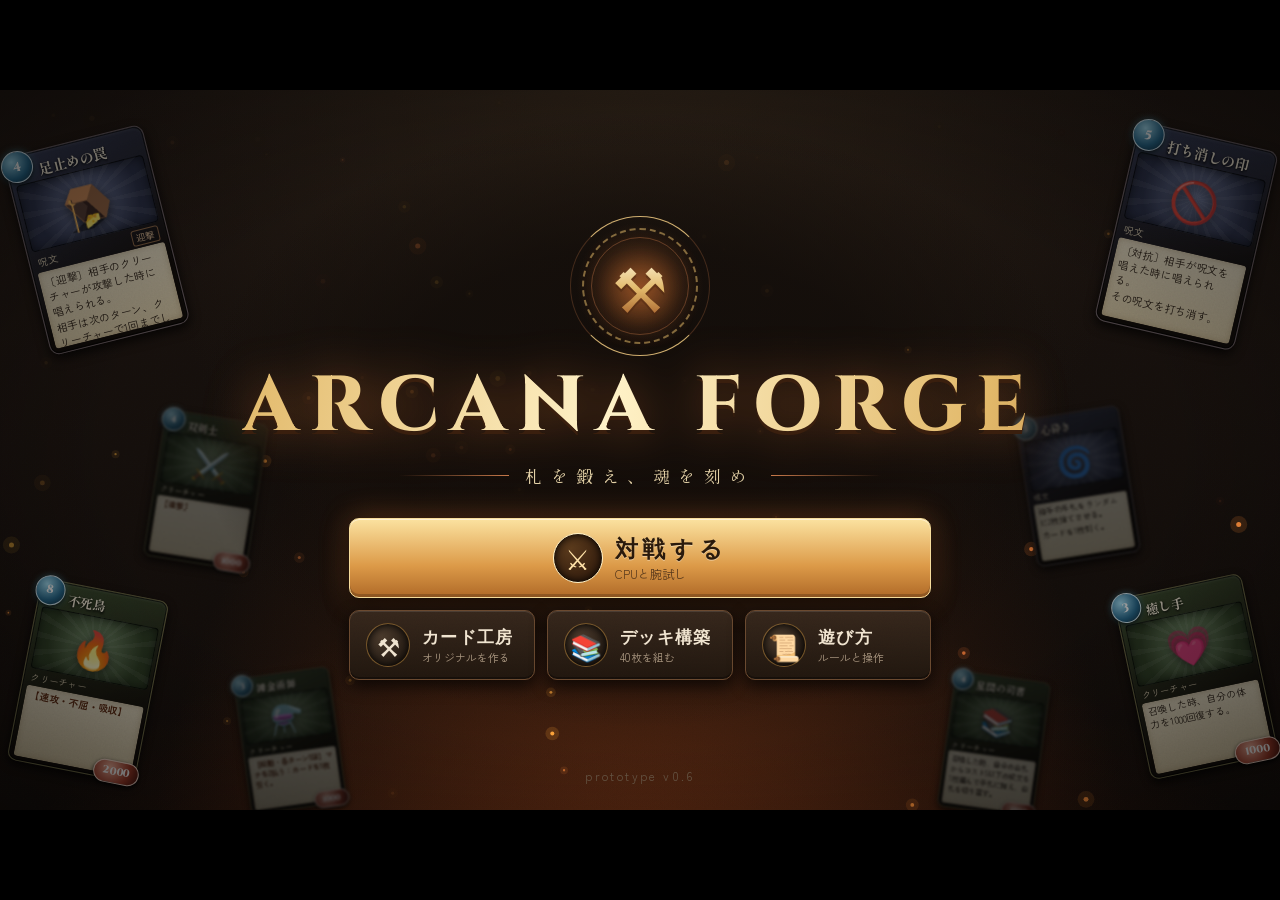
==== commit 44aaf335: "全体のデザイン・動き・演出を磨き込む（v0.6） 全体 - 背景に火の粉、炉の明かり、画面切り替えの光、パネルの登場 - ボタンの光と火花、ダイアログ・お知らせ・スクロールバーの統一 - 金・白金・星" ====
--- a/index.html
+++ b/index.html
@@ -8,40 +8,43 @@
   <link rel="preconnect" href="https://fonts.gstatic.com" crossorigin>
   <link rel="stylesheet" href="https://fonts.googleapis.com/css2?family=Cinzel:wght@600;800&family=Shippori+Mincho+B1:wght@600;800&family=Zen+Kaku+Gothic+New:wght@400;500;700&display=swap">
   <link rel="stylesheet" href="css/style.css">
+  <link rel="stylesheet" href="css/motion.css">
 </head>
 <body>
 <div id="stage">
 
   <!-- ===== タイトル ===== -->
   <section id="screen-title" class="screen active">
+    <div class="title-cards" id="title-cards"></div>
     <div class="title-wrap">
-      <div class="logo-emblem"><div class="anvil">⚒</div></div>
+      <div class="logo-emblem"><div class="em-ring"></div><div class="em-ring r2"></div><div class="anvil">⚒</div></div>
       <h1 class="logo">ARCANA FORGE</h1>
       <p class="subtitle"><span>札を鍛え、魂を刻め</span></p>
       <div class="menu">
-        <button class="btn primary big" data-go="setup">⚔ 対戦する</button>
-        <button class="btn big" data-go="forge">⚒ カード工房</button>
-        <button class="btn big" data-go="builder">📚 デッキ構築</button>
-        <button class="btn big" data-go="rules">📜 遊び方</button>
+        <button class="menu-item primary" data-go="setup"><i>⚔</i><b>対戦する</b><small>CPUと腕試し</small></button>
+        <button class="menu-item" data-go="forge"><i>⚒</i><b>カード工房</b><small>オリジナルを作る</small></button>
+        <button class="menu-item" data-go="builder"><i>📚</i><b>デッキ構築</b><small>40枚を組む</small></button>
+        <button class="menu-item" data-go="rules"><i>📜</i><b>遊び方</b><small>ルールと操作</small></button>
       </div>
-      <p class="version">prototype v0.5</p>
+      <p class="version">prototype v0.6</p>
     </div>
   </section>
 
   <!-- ===== 対戦の準備 ===== -->
   <section id="screen-setup" class="screen">
     <div class="screen-head"><button class="btn ghost" data-go="title">◀ 戻る</button><h2>対戦の準備</h2></div>
-    <div class="setup panel ornate">
-      <div class="setup-row">
-        <h3>あなたのデッキ</h3>
+    <div class="setup">
+      <div class="setup-side me panel ornate">
+        <div class="su-head"><div class="su-portrait">🧑‍🔧</div><div><small>あなた</small><h3>使うデッキ</h3></div></div>
         <div id="setup-decks" class="deck-tiles"></div>
       </div>
-      <div class="setup-row">
-        <h3>CPUの強さ</h3>
-        <div id="setup-level" class="seg"></div>
-        <p class="hint">CPUは毎回、その場でオリジナルカードを鍛えてデッキを組みます。</p>
+      <div class="setup-vs"><span>VS</span></div>
+      <div class="setup-side op panel ornate">
+        <div class="su-head"><div class="su-portrait">🤖</div><div><small>対戦相手</small><h3>CPU</h3></div></div>
+        <div id="setup-level" class="level-cards"></div>
+        <p class="hint">CPUは毎回、その場でオリジナルカードを鍛えてデッキを組みます。同じ相手とは二度と戦えません。</p>
       </div>
-      <div class="setup-foot"><button class="btn primary big" id="btn-start">対戦開始</button></div>
+      <div class="setup-foot"><button class="btn primary big" id="btn-start">⚔ 対戦開始</button></div>
     </div>
   </section>
 
@@ -136,6 +139,7 @@
     </div>
   </section>
 
+  <div class="wipe" id="wipe"></div>
   <div class="fx" id="fx"></div>
   <div class="modal" id="modal"></div>
   <div class="toast" id="toast"></div>
@@ -148,6 +152,7 @@
 <script src="js/storage.js"></script>
 <script src="js/decks.js"></script>
 <script src="js/ui-common.js"></script>
+<script src="js/ambient.js"></script>
 <script src="js/battle.js"></script>
 <script src="js/forge-ui.js"></script>
 <script src="js/builder.js"></script>
--- a/css/style.css
+++ b/css/style.css
@@ -56,27 +56,105 @@
 .screen-head h2 { margin: 0; font-family: var(--font-h); font-size: 24px; color: var(--brass2); letter-spacing: .12em; text-shadow: 0 2px 8px #000; }
 .head-hint { margin: 0; color: var(--muted); font-size: 13px; }
 
-/* ═════════ タイトル ═════════ */
+/* ═════════ タイトル ═════════
+ * 背景にカードが浮かび、紋章のまわりを文様の輪が回り、ロゴに光が走る。 */
+.title-cards { position: absolute; inset: 0; pointer-events: none; }
+.title-cards .card { position: absolute; margin: calc(var(--cs) * -9.25) 0 0 calc(var(--cs) * -6.5); cursor: default;
+  transform: rotate(var(--rot)); animation: tcFloat var(--dur) ease-in-out var(--dly) infinite alternate, tcIn .9s cubic-bezier(.2,.8,.25,1) var(--in) backwards; }
+.title-cards .card.near { filter: brightness(.62) saturate(.85); }
+.title-cards .card.far { filter: brightness(.36) saturate(.7) blur(1.2px); }
+@keyframes tcFloat { from { transform: rotate(var(--rot)) translateY(-9px); } to { transform: rotate(calc(var(--rot) + 2.5deg)) translateY(11px); } }
+@keyframes tcIn { from { opacity: 0; scale: .7; } }
 .title-wrap { position: absolute; inset: 0; display: flex; flex-direction: column; align-items: center; justify-content: center; }
-.logo-emblem { width: 120px; height: 120px; border-radius: 50%; display: grid; place-items: center; margin-bottom: 6px; background: radial-gradient(circle, #ff8a3d55, transparent 65%); animation: ember 3s ease-in-out infinite; }
-.anvil { font-size: 64px; filter: drop-shadow(0 0 18px #ff8a3daa); }
+.title-wrap::before { content: ''; position: absolute; left: 50%; top: 46%; width: 900px; height: 620px; transform: translate(-50%, -50%); pointer-events: none;
+  background: radial-gradient(ellipse, #110c09f0 0%, #110c09c0 40%, transparent 70%); }
+.title-wrap > * { position: relative; }
+.logo-emblem { position: relative; width: 132px; height: 132px; border-radius: 50%; display: grid; place-items: center; margin-bottom: 2px;
+  background: radial-gradient(circle, #ff8a3d66, #ff8a3d18 45%, transparent 68%); animation: emGlow 3s ease-in-out infinite, popDown .8s cubic-bezier(.2,.9,.3,1.2) backwards; }
+@keyframes emGlow { 50% { filter: brightness(1.3); } }
 @keyframes ember { 50% { filter: brightness(1.25); } }
-.logo { margin: 0; font-family: var(--font-logo); font-size: 76px; letter-spacing: .14em; font-weight: 800; background: linear-gradient(180deg, #fff2c8, #e2b96a 50%, #a8642e); -webkit-background-clip: text; background-clip: text; color: transparent; filter: drop-shadow(0 4px 0 #3a1f0e) drop-shadow(0 0 22px #ff8a3d55); }
-.subtitle { margin: 6px 0 34px; font-family: var(--font-h); letter-spacing: .5em; color: var(--parch2); font-size: 17px; display: flex; align-items: center; gap: 16px; }
-.subtitle::before, .subtitle::after { content: ''; width: 90px; height: 1px; background: linear-gradient(90deg, transparent, var(--copper)); }
+.em-ring { position: absolute; inset: 8px; border-radius: 50%; border: 2px dashed #e2b96a88; animation: spin 26s linear infinite; }
+.em-ring::before { content: ''; position: absolute; inset: 7px; border-radius: 50%; border: 1px solid #c8794a66; }
+.em-ring.r2 { inset: -4px; border: 1px solid #c8794a44; border-top-color: #ffd88acc; border-bottom-color: #ffd88acc; animation: spin 14s linear infinite reverse; }
+.em-ring.r2::before { display: none; }
+@keyframes spin { to { transform: rotate(360deg); } }
+.anvil { position: relative; font-size: 62px; line-height: 1; background: linear-gradient(180deg, #fff6dc, #e2b96a 55%, #a8642e); -webkit-background-clip: text; background-clip: text; color: transparent;
+  filter: drop-shadow(0 0 16px #ff8a3dcc) drop-shadow(0 3px 0 #3a1f0e); animation: hammer 3.2s ease-in-out infinite; transform-origin: 50% 80%; }
+@keyframes hammer { 0%, 62%, 100% { transform: rotate(0deg); } 70% { transform: rotate(-16deg); } 76% { transform: rotate(7deg) scale(1.06); } 82% { transform: rotate(0deg); } }
+.logo { margin: 0; font-family: var(--font-logo); font-size: 78px; letter-spacing: .14em; font-weight: 800; white-space: nowrap;
+  background: linear-gradient(100deg, #e2b96a 0%, #fff2c8 18%, #e2b96a 36%, #a8642e 50%, #e2b96a 64%, #fff8e0 80%, #e2b96a 100%); background-size: 260% 100%;
+  -webkit-background-clip: text; background-clip: text; color: transparent;
+  filter: drop-shadow(0 4px 0 #3a1f0e) drop-shadow(0 0 24px #ff8a3d66); animation: logoShine 7s linear infinite, logoIn 1s cubic-bezier(.2,.8,.25,1) .1s backwards; }
+@keyframes logoShine { from { background-position: 130% 0; } to { background-position: -130% 0; } }
+@keyframes logoIn { from { opacity: 0; letter-spacing: .5em; filter: blur(12px) drop-shadow(0 0 40px #ff8a3d); } }
+@keyframes popDown { from { opacity: 0; transform: translateY(-30px) scale(.6); } }
+.subtitle { margin: 4px 0 30px; font-family: var(--font-h); letter-spacing: .5em; color: var(--parch2); font-size: 17px; display: flex; align-items: center; gap: 16px; animation: riseIn .7s ease-out .5s backwards; }
+.subtitle::before, .subtitle::after { content: ''; width: 110px; height: 1px; background: linear-gradient(90deg, transparent, var(--copper)); }
 .subtitle::after { transform: scaleX(-1); }
-.menu { display: flex; flex-direction: column; gap: 12px; }
+/* メニュー：大きな「対戦する」と、その下に3つ */
+.menu { display: grid; grid-template-columns: repeat(3, 186px); gap: 12px; }
+.menu-item { position: relative; overflow: hidden; display: grid; grid-template-columns: auto 1fr; grid-template-rows: auto auto; column-gap: 12px; align-items: center; text-align: left; cursor: pointer;
+  padding: 12px 16px; border-radius: 10px; border: 1px solid #6b4a30; color: var(--text); font-family: inherit;
+  background: var(--noise), linear-gradient(180deg, #3b2b1fee, #221810ee); box-shadow: inset 0 1px 0 #ffffff1a, inset 0 -2px 0 #00000055, 0 6px 16px #000a;
+  transition: transform .16s cubic-bezier(.2,.8,.3,1.4), border-color .16s, box-shadow .16s, filter .16s; animation: riseIn .55s cubic-bezier(.2,.8,.25,1) backwards; }
+.menu-item:nth-child(1) { animation-delay: .62s; } .menu-item:nth-child(2) { animation-delay: .74s; } .menu-item:nth-child(3) { animation-delay: .82s; } .menu-item:nth-child(4) { animation-delay: .9s; }
+.menu-item i { grid-row: 1 / 3; font-style: normal; font-size: 26px; width: 44px; height: 44px; display: grid; place-items: center; border-radius: 50%; background: radial-gradient(circle at 35% 30%, #4a3a2c, #1a120c); border: 1px solid #b8863a88; box-shadow: inset 0 0 8px #000; transition: transform .25s; }
+.menu-item b { font-family: var(--font-h); font-size: 17px; letter-spacing: .08em; align-self: end; }
+.menu-item small { font-size: 11px; color: var(--muted); align-self: start; white-space: nowrap; }
+.menu-item::after { content: ''; position: absolute; top: 0; bottom: 0; left: -60%; width: 40%; transform: skewX(-20deg); background: linear-gradient(90deg, transparent, #ffffff30, transparent); transition: left .5s; pointer-events: none; }
+.menu-item:hover { transform: translateY(-4px); border-color: var(--brass); box-shadow: inset 0 1px 0 #ffffff1a, 0 0 0 1px #e2b96a66, 0 12px 24px #000c, 0 0 26px #ff8a3d44; }
+.menu-item:hover::after { left: 120%; }
+.menu-item:hover i { transform: rotate(-10deg) scale(1.12); }
+.menu-item:active { transform: translateY(0) scale(.98); }
+.menu-item.primary { grid-column: 1 / 4; padding: 14px 26px; justify-content: center; grid-template-columns: auto auto; border-color: var(--brass2); color: #2a1a0c;
+  background: linear-gradient(180deg, #fbe2a0, #dc9a48 60%, #b06a28); box-shadow: inset 0 1px 0 #ffffff88, inset 0 -3px 0 #00000033, 0 8px 22px #000b, 0 0 30px #ff8a3d55; }
+.menu-item.primary i { width: 50px; height: 50px; font-size: 28px; background: radial-gradient(circle at 35% 30%, #5a3a1c, #2a160a); border-color: #fff2c8; color: #ffe2a8; }
+.menu-item.primary b { font-size: 23px; letter-spacing: .2em; text-shadow: 0 1px 0 #ffffff66; }
+.menu-item.primary small { color: #5a3a1c; font-size: 12px; }
+.menu-item.primary:hover { filter: brightness(1.08); box-shadow: inset 0 1px 0 #ffffff88, 0 0 0 2px #fff2c8, 0 14px 28px #000c, 0 0 44px #ff8a3d99; }
 .version { position: absolute; bottom: 14px; color: #6a5847; font-size: 12px; letter-spacing: .2em; }
 
-/* ═════════ 対戦の準備 ═════════ */
-.setup { position: absolute; left: 140px; right: 140px; top: 74px; bottom: 30px; padding: 22px 30px; display: flex; flex-direction: column; gap: 18px; }
-.setup h3 { margin: 0 0 10px; font-family: var(--font-h); color: var(--brass); font-size: 17px; }
-.deck-tiles { display: grid; grid-template-columns: repeat(3, 1fr); gap: 10px; max-height: 330px; overflow-y: auto; }
-.deck-tile { text-align: left; border: 1px solid var(--line); border-radius: 8px; padding: 10px 14px; background: #1c1510; color: var(--text); cursor: pointer; display: flex; flex-direction: column; gap: 4px; }
-.deck-tile b { font-size: 15px; } .deck-tile span { font-size: 12px; color: var(--muted); } .deck-tile small { font-size: 11px; color: var(--copper); }
-.deck-tile.on { border-color: var(--brass); box-shadow: 0 0 0 1px var(--brass), 0 0 18px #e2b96a44; background: #2b2015; }
+/* ═════════ 対戦の準備 ═════════
+ * 左＝自分のデッキ、右＝対戦相手（CPUの強さ）、間に VS。 */
+.setup { position: absolute; left: 60px; right: 60px; top: 72px; bottom: 22px; display: grid; grid-template-columns: 1fr 96px 400px; grid-template-rows: 1fr auto; gap: 14px 0; }
+.setup-side { padding: 20px 24px; display: flex; flex-direction: column; gap: 14px; min-height: 0; }
+.setup-side.me { border-color: #4a7a8a; box-shadow: inset 0 0 0 1px #00000088, inset 0 0 0 3px #5ec8e81c, 0 8px 28px #000a; }
+.setup-side.op { border-color: #8a4a40; box-shadow: inset 0 0 0 1px #00000088, inset 0 0 0 3px #ff6b5a1c, 0 8px 28px #000a; }
+.su-head { display: flex; align-items: center; gap: 14px; }
+.su-portrait { width: 64px; height: 64px; border-radius: 50%; display: grid; place-items: center; font-size: 36px; background: radial-gradient(circle at 35% 30%, #4a3a2c, #1a120c); border: 3px solid #7ad0ea; box-shadow: 0 0 16px #5ec8e855, inset 0 0 10px #000; }
+.setup-side.op .su-portrait { border-color: #e07a6a; box-shadow: 0 0 16px #ff6b5a55, inset 0 0 10px #000; }
+.su-head small { font-size: 12px; letter-spacing: .2em; color: #bfeaf7; } .setup-side.op .su-head small { color: #ffb1a5; }
+.su-head h3 { margin: 0; font-family: var(--font-h); color: var(--brass2); font-size: 22px; letter-spacing: .1em; }
+.deck-tiles { display: grid; grid-template-columns: repeat(2, 1fr); gap: 12px; overflow-y: auto; align-content: start; padding: 4px; margin: -4px; }
+.deck-tile { position: relative; text-align: left; border: 1px solid var(--line); border-radius: 10px; padding: 12px 14px; background: linear-gradient(180deg, #221912, #18110c); color: var(--text); cursor: pointer; display: flex; flex-direction: column; gap: 5px; font-family: inherit;
+  transition: transform .15s cubic-bezier(.2,.8,.3,1.4), border-color .15s, box-shadow .15s; }
+.deck-tile:hover:not(.bad) { transform: translateY(-3px); border-color: #b78350; }
+.deck-tile b { font-family: var(--font-h); font-size: 16px; } .deck-tile span { font-size: 12px; color: var(--muted); min-height: 2.6em; line-height: 1.3; }
+.dt-faces { display: flex; gap: 4px; }
+.dt-faces i { --cc: #5f8f4e; font-style: normal; width: 38px; height: 38px; border-radius: 8px; display: grid; place-items: center; font-size: 21px; background: radial-gradient(circle at 50% 40%, color-mix(in srgb, var(--cc) 60%, #fff 15%), color-mix(in srgb, var(--cc) 40%, #0c0805)); border: 1px solid #0009; box-shadow: inset 0 0 8px #0008; }
+.deck-tile small { display: flex; flex-wrap: wrap; gap: 4px 6px; font-size: 10.5px; }
+.deck-tile small em { font-style: normal; padding: 1px 7px; border-radius: 8px; background: #0e0a07; border: 1px solid #3a2b20; color: #c8b8a0; }
+.deck-tile small em.forged { color: var(--brass2); border-color: #b8863a88; }
+.deck-tile.on { border-color: var(--brass); box-shadow: 0 0 0 1px var(--brass), 0 0 22px #e2b96a55; background: linear-gradient(180deg, #33261a, #221810); }
+.deck-tile.on::after { content: '✓'; position: absolute; right: 10px; top: 8px; width: 22px; height: 22px; border-radius: 50%; display: grid; place-items: center; font-size: 13px; font-weight: 700; color: #2a1a0c; background: linear-gradient(180deg, #f6dc9c, #c8893e); animation: popIn .25s cubic-bezier(.2,.8,.3,1.6); }
 .deck-tile.bad { opacity: .45; cursor: not-allowed; }
-.setup-foot { margin-top: auto; text-align: center; }
+.setup-vs { display: grid; place-items: center; position: relative; }
+.setup-vs::before { content: ''; position: absolute; top: 12%; bottom: 12%; left: 50%; width: 2px; background: linear-gradient(180deg, transparent, #c8794a, transparent); }
+.setup-vs span { position: relative; width: 74px; height: 74px; border-radius: 50%; display: grid; place-items: center; font-family: var(--font-logo); font-weight: 800; font-style: italic; font-size: 30px; color: #ffe2a8;
+  background: radial-gradient(circle at 35% 30%, #6a3a1c, #1a0e08); border: 2px solid var(--brass); box-shadow: 0 0 24px #ff8a3d77, inset 0 0 12px #000; text-shadow: 0 0 12px #ff8a3d; animation: vsPulse 2.2s ease-in-out infinite; }
+@keyframes vsPulse { 50% { box-shadow: 0 0 40px #ff8a3dbb, inset 0 0 12px #000; transform: scale(1.06); } }
+.level-cards { display: flex; flex-direction: column; gap: 10px; }
+.level-card { display: grid; grid-template-columns: 1fr auto; gap: 2px 10px; text-align: left; padding: 11px 14px; border-radius: 10px; border: 1px solid var(--line); background: linear-gradient(180deg, #221912, #18110c); color: var(--text); cursor: pointer; font-family: inherit;
+  transition: transform .15s cubic-bezier(.2,.8,.3,1.4), border-color .15s, box-shadow .15s; }
+.level-card:hover { transform: translateX(4px); border-color: #b78350; }
+.level-card b { font-family: var(--font-h); font-size: 17px; }
+.level-card .stars { color: #ffcf6a; letter-spacing: .1em; text-shadow: 0 0 8px #ff8a3d; } .level-card .stars i { font-style: normal; color: #4a3a2c; text-shadow: none; }
+.level-card small { grid-column: 1 / 3; font-size: 12px; color: var(--muted); }
+.level-card.on { border-color: #e07a6a; box-shadow: 0 0 0 1px #e07a6a, 0 0 22px #ff6b5a44; background: linear-gradient(180deg, #3a2018, #24140e); }
+.setup-side .hint { margin: auto 0 0; }
+.setup-foot { grid-column: 1 / 4; text-align: center; }
+#btn-start { min-width: 340px; font-size: 20px; padding: 14px 30px; letter-spacing: .25em; animation: startGlow 1.8s ease-in-out infinite; }
+@keyframes startGlow { 50% { box-shadow: inset 0 1px 0 #ffffff1a, 0 0 0 2px #fff2c8aa, 0 0 34px #ff8a3daa; } }
 
 /* ═════════ カード ═════════ */
 .card {
@@ -346,10 +424,6 @@
 @keyframes lineGo { from { opacity: 1; clip-path: inset(0 100% 0 0); } 60% { opacity: 1; clip-path: inset(0 0 0 0); } to { opacity: 0; } }
 .fx-slash { position: absolute; width: 90px; height: 90px; transform: translate(-50%, -50%); background: radial-gradient(circle, #fff 0%, #ffcf6a 25%, transparent 60%); border-radius: 50%; animation: slash .5s ease-out forwards; }
 @keyframes slash { from { opacity: 1; transform: translate(-50%, -50%) scale(.3); } to { opacity: 0; transform: translate(-50%, -50%) scale(1.6); } }
-.banner { position: absolute; left: 0; right: 0; top: 222px; display: flex; flex-direction: column; align-items: center; padding: 6px; background: linear-gradient(90deg, transparent, #120b07ee 25%, #120b07ee 75%, transparent); animation: banner 1.5s ease-out forwards; }
-.banner b { font-family: var(--font-h); font-size: 28px; letter-spacing: .2em; color: var(--brass2); text-shadow: 0 0 16px #ff8a3d88; }
-.banner span { font-size: 13px; color: var(--parch2); letter-spacing: .1em; }
-@keyframes banner { 0% { opacity: 0; transform: scaleY(.3); } 15% { opacity: 1; transform: none; } 80% { opacity: 1; } 100% { opacity: 0; } }
 
 /* ═════════ ダイアログ・お知らせ ═════════ */
 .modal { position: absolute; inset: 0; z-index: 80; display: none; align-items: center; justify-content: center; background: #000a; backdrop-filter: blur(2px); }
@@ -448,13 +522,6 @@
 .icon-grid button { font-size: 22px; background: #1a130e; border: 1px solid #3a2b20; border-radius: 6px; cursor: pointer; padding: 4px; }
 .icon-grid button:hover { border-color: var(--brass); }
 #icon-free { width: 60px; background: #0e0a07; border: 1px solid var(--line); color: var(--text); border-radius: 4px; padding: 3px; }
-.reveal { text-align: center; padding: 10px 40px; }
-.reveal .rv-ore { font-size: 70px; animation: reveal 1s ease-out; filter: drop-shadow(0 0 24px var(--gc)); }
-.reveal b { display: block; font-family: var(--font-h); font-size: 48px; color: var(--gc); text-shadow: 0 0 20px var(--gc); animation: revealText .9s ease-out; }
-.reveal span { color: var(--muted); }
-.reveal p { color: var(--parch2); }
-@keyframes reveal { 0% { transform: scale(.3) rotate(-30deg); filter: brightness(3); } 70% { transform: scale(1.2); } }
-@keyframes revealText { 0%, 40% { opacity: 0; transform: scale(2); } }
 
 /* ═════════ デッキ構築 ═════════ */
 .builder { position: absolute; left: 16px; right: 16px; top: 66px; bottom: 14px; display: grid; grid-template-columns: 1fr 300px; gap: 12px; }
--- a/css/motion.css
+++ b/css/motion.css
@@ -0,0 +1,293 @@
+/* ═══════════════════════════════════════════════════════════════
+   ARCANA FORGE — 動きと仕上げ（v0.6）
+   配置や色の基本は style.css。ここには「動き」と、全画面に共通の仕上げをまとめる。
+     1. 背景（火の粉・炉の明かり・周りの暗がり）
+     2. 画面の切り替え
+     3. ボタン・入力欄・スクロールバー
+     4. ダイアログ・お知らせ
+     5. カード（箔の光・傾き）
+     6. 対戦
+     7. カード工房
+     8. デッキ構築・遊び方
+   ═══════════════════════════════════════════════════════════════ */
+
+/* ───────── 1. 背景 ───────── */
+#embers { position: absolute; inset: 0; z-index: 0; pointer-events: none; }          /* 奥：火の粉（ambient.js） */
+#sparks { position: absolute; inset: 0; z-index: 97; pointer-events: none; }         /* 手前：火花（ambient.js） */
+.screen { z-index: 1; }
+#stage::before { content: ''; position: absolute; left: -10%; right: -10%; bottom: -34%; height: 70%; z-index: 0; pointer-events: none;
+  background: radial-gradient(ellipse at 50% 100%, #ff7a2a55 0%, #c8491a22 35%, transparent 65%); animation: furnace 5s ease-in-out infinite; }
+@keyframes furnace { 0%, 100% { opacity: .75; transform: scaleY(1); } 40% { opacity: 1; transform: scaleY(1.08); } 70% { opacity: .6; transform: scaleY(.96); } }
+#stage::after { content: ''; position: absolute; inset: 0; z-index: 96; pointer-events: none; background: radial-gradient(ellipse at 50% 50%, transparent 58%, #00000066 100%); }
+
+/* ───────── 2. 画面の切り替え ───────── */
+.wipe { position: absolute; inset: 0; z-index: 99; pointer-events: none; opacity: 0;
+  background: linear-gradient(105deg, transparent 38%, #ff8a3d22 45%, #ffe2a855 50%, #ff8a3d22 55%, transparent 62%); background-size: 260% 100%; }
+.wipe.go { animation: wipeGo .62s cubic-bezier(.3,.6,.3,1); }
+@keyframes wipeGo { 0% { opacity: 1; background-position: 120% 0; } 80% { opacity: 1; } 100% { opacity: 0; background-position: -30% 0; } }
+@keyframes riseIn { from { opacity: 0; transform: translateY(20px); } }
+@keyframes slideDown { from { opacity: 0; transform: translateY(-14px); } }
+.screen.active .screen-head { animation: slideDown .4s cubic-bezier(.2,.8,.25,1) backwards; }
+.screen.active .panel { animation: riseIn .5s cubic-bezier(.2,.8,.25,1) backwards; }
+.screen.active .panel:nth-of-type(2), .screen.active .forge-main { animation-delay: .07s; }
+.screen.active .setup-side.op, .screen.active .forge-right, .screen.active .deck-side { animation: riseIn .5s cubic-bezier(.2,.8,.25,1) .14s backwards; }
+.screen.active .setup-vs { animation: popIn .5s cubic-bezier(.2,.8,.3,1.5) .3s backwards; }
+.screen.active .setup-foot { animation: riseIn .5s cubic-bezier(.2,.8,.25,1) .26s backwards; }
+.screen-head h2 { position: relative; padding-bottom: 2px; }
+.screen-head h2::after { content: ''; position: absolute; left: 0; right: -30px; bottom: -4px; height: 2px; background: linear-gradient(90deg, var(--copper), transparent); }
+
+/* 対戦の準備：「新しいデッキを組む」の札 */
+.deck-tile.add { align-items: center; justify-content: center; text-align: center; min-height: 128px; border-style: dashed; background: transparent; color: var(--muted); }
+.deck-tile.add i { font-style: normal; font-size: 30px; line-height: 1; color: var(--copper); transition: transform .2s cubic-bezier(.2,.8,.3,1.5); }
+.deck-tile.add b { font-size: 14px; } .deck-tile.add span { min-height: 0; }
+.deck-tile.add:hover { color: var(--text); border-color: var(--brass); background: #ffffff06; } .deck-tile.add:hover i { transform: rotate(90deg) scale(1.2); }
+
+/* ───────── 3. ボタン・入力欄・スクロールバー ───────── */
+.btn { overflow: hidden; transition: filter .12s, transform .12s cubic-bezier(.2,.8,.3,1.5), box-shadow .15s, border-color .15s; }
+.btn:hover:not(:disabled) { border-color: #b78350; }
+.btn:active:not(:disabled) { transform: translateY(1px) scale(.97); }
+.btn.primary::after, .turn-end::after { content: ''; position: absolute; top: 0; bottom: 0; left: -70%; width: 45%; transform: skewX(-20deg); background: linear-gradient(90deg, transparent, #ffffff66, transparent); pointer-events: none; }
+.btn.primary:hover:not(:disabled)::after, .turn-end:hover:not(:disabled)::after { left: 130%; transition: left .55s; }
+.btn.primary:hover:not(:disabled) { box-shadow: inset 0 1px 0 #ffffff55, 0 0 0 1px #fff2c8, 0 0 18px #ff8a3d88; }
+.btn.ghost:hover { color: var(--brass2); transform: translateX(-3px); }
+.seg button { transition: background .15s, color .15s; }
+.seg button:hover:not(.on) { color: var(--text); background: #2a1e15; }
+:focus-visible { outline: 2px solid var(--brass2); outline-offset: 2px; }
+input:focus, select:focus, textarea:focus { outline: none; border-color: var(--brass) !important; box-shadow: 0 0 0 2px #e2b96a33; }
+::selection { background: #e2b96a55; }
+* { scrollbar-width: thin; scrollbar-color: #7a5536 #140e0a; }
+::-webkit-scrollbar { width: 10px; height: 10px; }
+::-webkit-scrollbar-track { background: #140e0a; border-radius: 5px; }
+::-webkit-scrollbar-thumb { background: linear-gradient(180deg, #9a6a3e, #5a3a22); border-radius: 5px; border: 2px solid #140e0a; }
+::-webkit-scrollbar-thumb:hover { background: linear-gradient(180deg, #c8893e, #7a5536); }
+
+/* ───────── 4. ダイアログ・お知らせ ───────── */
+.modal.show { animation: fadeIn .18s ease-out; }
+@keyframes popIn { 0% { transform: scale(.86) translateY(16px); opacity: 0; } 65% { transform: scale(1.02); opacity: 1; } 100% { transform: none; } }
+.modal .panel { animation: popIn .3s cubic-bezier(.2,.8,.3,1); }
+.modal h3 { position: relative; }
+.toast { display: flex; align-items: center; gap: 8px; border-color: #b8863a; box-shadow: 0 6px 20px #000c, 0 0 18px #ff8a3d33; transform: translateX(-50%) translateY(12px) scale(.96); transition: opacity .2s, transform .28s cubic-bezier(.2,.8,.3,1.5); }
+.toast::before { content: '⚒'; color: var(--brass); }
+.toast { bottom: 34px; } #stage[data-screen="battle"] .toast { bottom: 236px; } /* 対戦中は、場と手札の間に出す */
+.toast.show { transform: translateX(-50%); }
+
+/* ───────── 5. カード ───────── */
+/* 箔の光：金・白金・星輝のオリジナルカードは、表面を光が流れる */
+.card.is-forged.grade-gold .c-frame::after, .card.is-forged.grade-platinum .c-frame::after, .card.is-forged.grade-star .c-frame::after {
+  content: ''; position: absolute; inset: 0; z-index: 2; pointer-events: none; mix-blend-mode: screen; opacity: .55;
+  background: linear-gradient(115deg, transparent 38%, color-mix(in srgb, var(--gc) 45%, transparent) 46%, #ffffff66 50%, color-mix(in srgb, var(--gc) 45%, transparent) 54%, transparent 62%); background-size: 320% 100%; animation: foil 5.5s linear infinite; }
+.card.is-forged.grade-platinum .c-frame::after { animation-duration: 4.2s; opacity: .7; }
+.card.is-forged.grade-star .c-frame::after { animation: foil 3.4s linear infinite, hue 6s linear infinite; opacity: .85;
+  background: linear-gradient(115deg, transparent 30%, #ff9be688 42%, #9be6ff88 47%, #ffffffaa 50%, #fff2a088 53%, #ff9be688 58%, transparent 70%); background-size: 320% 100%; }
+@keyframes foil { from { background-position: 150% 0; } to { background-position: -50% 0; } }
+@keyframes hue { to { filter: hue-rotate(360deg); } }
+.card-grid .card, .m-cards .card { transition: transform .18s cubic-bezier(.2,.8,.3,1.4), filter .18s; }
+.card-grid .card:hover, .m-cards .card.pickable:hover { transform: translateY(-7px) scale(1.04); z-index: 3; filter: brightness(1.12); }
+.m-cards .card.pickable { animation: riseIn .35s cubic-bezier(.2,.8,.25,1) backwards; }
+.m-cards .card.pickable:nth-child(2) { animation-delay: .04s; } .m-cards .card.pickable:nth-child(3) { animation-delay: .08s; } .m-cards .card.pickable:nth-child(4) { animation-delay: .12s; } .m-cards .card.pickable:nth-child(n+5) { animation-delay: .16s; }
+/* 傾き：工房の見本カードは、マウスに合わせて立体的に傾き、光が走る（ambient.js の tilt） */
+.forge-preview { perspective: 900px; }
+.forge-preview .card { transform: rotateY(var(--tx, 0deg)) rotateX(var(--ty, 0deg)); transition: transform .35s cubic-bezier(.2,.8,.3,1); }
+.forge-preview .card.tilting { transition: transform .08s linear; }
+.forge-preview .card::after { content: ''; position: absolute; inset: 0; z-index: 6; border-radius: 0.9em; pointer-events: none; opacity: 0; transition: opacity .25s; mix-blend-mode: screen;
+  background: radial-gradient(circle at var(--gx, 50%) var(--gy, 50%), #ffffff55, transparent 55%); }
+.forge-preview .card.tilting::after { opacity: 1; }
+
+/* ───────── 6. 対戦 ───────── */
+/* 数値を動かせるように登録する（マナの輪の割合、闘技場の文様の角度） */
+@property --p { syntax: '<number>'; inherits: false; initial-value: 0; }
+@property --ar { syntax: '<angle>'; inherits: false; initial-value: 0deg; }
+
+/* 闘技場：文様がゆっくり回り、中央の線が脈打つ */
+.arena-ring::before { background: repeating-conic-gradient(from var(--ar), #e2b96a10 0 2deg, transparent 2deg 15deg); animation: arenaTurn 120s linear infinite; }
+@keyframes arenaTurn { to { --ar: 360deg; } }
+.arena-line { animation: linePulse 3.6s ease-in-out infinite; }
+@keyframes linePulse { 50% { opacity: .55; } }
+
+/* 対戦開始（VS） */
+.intro { position: absolute; inset: 0; z-index: 75; overflow: hidden; background: #0a0705; animation: introOut .4s ease-in 2.1s forwards; }
+@keyframes introOut { to { opacity: 0; transform: scale(1.1); } }
+.in-side { position: absolute; top: 0; bottom: 0; width: 58%; display: flex; flex-direction: column; align-items: center; justify-content: center; gap: 16px; }
+.in-side.me { left: 0; padding-right: 10%; background: var(--noise), linear-gradient(100deg, #081e2c, #103a52 60%, #1a5a7a); clip-path: polygon(0 0, 100% 0, 80% 100%, 0 100%); animation: inL .55s cubic-bezier(.2,.8,.2,1) backwards; }
+.in-side.op { right: 0; padding-left: 10%; background: var(--noise), linear-gradient(260deg, #2c0e08, #521c12 60%, #7a2c1a); clip-path: polygon(20% 0, 100% 0, 100% 100%, 0 100%); animation: inR .55s cubic-bezier(.2,.8,.2,1) backwards; }
+@keyframes inL { from { transform: translateX(-100%); } }
+@keyframes inR { from { transform: translateX(100%); } }
+.in-face { width: 176px; height: 176px; border-radius: 50%; display: grid; place-items: center; font-size: 100px; background: radial-gradient(circle at 35% 30%, #4a3a2c, #1a120c); border: 5px solid #7ad0ea; box-shadow: 0 0 40px #5ec8e8aa, inset 0 0 24px #000; animation: popIn .5s cubic-bezier(.2,.8,.3,1.4) .25s backwards; }
+.in-side.op .in-face { border-color: #e07a6a; box-shadow: 0 0 40px #ff6b5aaa, inset 0 0 24px #000; }
+.in-side b { font-family: var(--font-h); font-size: 40px; letter-spacing: .25em; color: #d8f3ff; text-shadow: 0 0 20px #5ec8e8, 0 3px 0 #000; }
+.in-side.op b { color: #ffd8c8; text-shadow: 0 0 20px #ff6b5a, 0 3px 0 #000; }
+.in-vs { position: absolute; left: 50%; top: 330px; transform: translate(-50%, -50%); font-family: var(--font-logo); font-weight: 800; font-style: italic; font-size: 170px; line-height: 1;
+  background: linear-gradient(180deg, #fff6dc, #ffcf6a 50%, #c8691e); -webkit-background-clip: text; background-clip: text; color: transparent; filter: drop-shadow(0 6px 0 #3a1608) drop-shadow(0 0 40px #ff8a3d);
+  animation: vsSlam .42s cubic-bezier(.3,.9,.3,1.25) .3s backwards; }
+@keyframes vsSlam { from { transform: translate(-50%, -50%) scale(6) rotate(-18deg); opacity: 0; } }
+.in-first { position: absolute; left: 0; right: 0; bottom: 96px; text-align: center; animation: riseIn .4s cubic-bezier(.2,.8,.25,1) 1.05s backwards; }
+.in-first b { display: inline-block; padding: 6px 40px; font-family: var(--font-h); font-size: 28px; letter-spacing: .3em; color: var(--brass2); background: linear-gradient(90deg, transparent, #120b07f0 20%, #120b07f0 80%, transparent); text-shadow: 0 0 16px #ff8a3d; }
+.in-first small { display: block; margin-top: 6px; font-size: 13px; color: var(--parch2); letter-spacing: .1em; }
+
+/* ターンの始まり：その人の色の帯が走る */
+.turn-banner { --tc: #0c3148; --tl: #7fd6ff; --dir: 1; position: absolute; left: 0; right: 0; top: 232px; height: 100px; z-index: 68; pointer-events: none; display: flex; flex-direction: column; align-items: center; justify-content: center; gap: 2px; }
+.turn-banner.op { --tc: #4a160e; --tl: #ff9a6a; --dir: -1; }
+.turn-banner i { position: absolute; inset: 0; background: linear-gradient(90deg, transparent, var(--tc) 22%, var(--tc) 78%, transparent); border-top: 2px solid var(--tl); border-bottom: 2px solid var(--tl); box-shadow: 0 0 30px color-mix(in srgb, var(--tl) 50%, transparent);
+  -webkit-mask: linear-gradient(90deg, transparent, #000 15%, #000 85%, transparent); mask: linear-gradient(90deg, transparent, #000 15%, #000 85%, transparent); animation: tbBar 1.5s cubic-bezier(.2,.8,.2,1) forwards; }
+@keyframes tbBar { 0% { transform: scaleY(0); opacity: 0; } 14% { transform: scaleY(1); opacity: .95; } 78% { transform: scaleY(1); opacity: .95; } 100% { transform: scaleY(0); opacity: 0; } }
+.turn-banner b { position: relative; font-family: var(--font-h); font-size: 40px; letter-spacing: .3em; color: #fff; text-shadow: 0 0 22px var(--tl), 0 3px 0 #000; animation: tbText 1.5s cubic-bezier(.2,.8,.2,1) forwards; }
+.turn-banner span { position: relative; font-size: 13px; letter-spacing: .2em; color: var(--tl); animation: tbText 1.5s cubic-bezier(.2,.8,.2,1) .05s forwards; opacity: 0; }
+.turn-banner span em { font-style: normal; margin: 0 10px; opacity: .7; }
+@keyframes tbText { 0% { opacity: 0; transform: translateX(calc(var(--dir) * -160px)) skewX(calc(var(--dir) * -14deg)); } 18% { opacity: 1; transform: translateX(calc(var(--dir) * 10px)); } 76% { opacity: 1; transform: translateX(calc(var(--dir) * -10px)); } 100% { opacity: 0; transform: translateX(calc(var(--dir) * 160px)) skewX(calc(var(--dir) * 14deg)); } }
+
+/* 顔と体力 */
+.av-turn { display: none; } .avatar.active .av-turn { display: inline-block; animation: popIn .3s cubic-bezier(.2,.8,.3,1.5); }
+.av-think { display: none; gap: 3px; align-items: center; } .avatar.op.active .av-think { display: inline-flex; }
+.av-think i { width: 5px; height: 5px; border-radius: 50%; background: #ffb1a5; animation: think 1s ease-in-out infinite; }
+.av-think i:nth-child(2) { animation-delay: .15s; } .av-think i:nth-child(3) { animation-delay: .3s; }
+@keyframes think { 0%, 60%, 100% { transform: none; opacity: .4; } 30% { transform: translateY(-4px); opacity: 1; } }
+.avatar.active .portrait { animation: portraitGlow 2s ease-in-out infinite; }
+@keyframes portraitGlow { 50% { box-shadow: 0 0 26px #ffcf6acc, inset 0 0 10px #000; } }
+.portrait { transition: filter .4s, transform .4s cubic-bezier(.3,.8,.3,1.3); }
+.portrait.ko { filter: grayscale(1) brightness(.45); transform: rotate(-18deg) scale(.88); animation: none; }
+.hpbar em { position: absolute; left: 0; top: 0; bottom: 0; background: linear-gradient(180deg, #fff6dc, #ffd88a); transition: width .7s cubic-bezier(.5,0,.2,1) .5s; }
+.hpbar i { transition: width .25s ease-out; }
+
+/* マナの円と火種 */
+.dial-ring { transition: --p .6s cubic-bezier(.3,.7,.3,1); }
+.dial-core b, .dial-core small { display: inline-block; }
+.dial-core .pop { animation: numPop .35s cubic-bezier(.2,.8,.3,1.5); }
+@keyframes numPop { 35% { transform: scale(1.55); color: #fff; text-shadow: 0 0 12px #fff; } }
+.dial.refill .dial-ring { animation: refill .7s ease-out; }
+.dial.refill .dial-core { animation: corePulse .7s ease-out; }
+@keyframes refill { 30% { filter: brightness(2.2) drop-shadow(0 0 16px #7fe0ff); transform: scale(1.1); } }
+@keyframes corePulse { 30% { transform: scale(1.08); filter: brightness(1.3); } }
+.sock.on.ignite { animation: ignite .6s cubic-bezier(.2,.8,.3,1.4); }
+@keyframes ignite { 0% { scale: .2; filter: brightness(4); } 50% { scale: 1.9; filter: brightness(2); } 100% { scale: 1; filter: none; } }
+
+/* クリーチャー：ゆっくり上下に揺れ、攻撃できる時は縁が脈打つ */
+.u-art { animation: bob 3.4s ease-in-out infinite; animation-delay: calc(var(--i, 0) * -0.55s); }
+@keyframes bob { 50% { translate: 0 -3px; } }
+.unit.tapped .u-art { animation: none; }
+.unit.can-attack .u-inner { animation: readyGlow 1.6s ease-in-out infinite; }
+@keyframes readyGlow { 50% { box-shadow: inset 0 0 0 2px #000a, 0 0 0 2px #fff2b0, 0 0 28px #ffb04a, 0 6px 14px #000c; } }
+.unit.selected .u-inner, .unit.targetable .u-inner { animation-name: none; }
+.unit.targetable .u-inner { animation: tgPulse 1s infinite; }
+.unit.frozen .u-inner { border-color: #9fe6ff; }
+.unit.frozen .u-inner::before { content: ''; position: absolute; inset: 0; z-index: 1; pointer-events: none; background: linear-gradient(150deg, #cdf3ff66 0%, #6ab8e044 40%, #cdf3ff55 60%, #3a8ac055 100%); box-shadow: inset 0 0 16px #cdf3ff; }
+.unit.frozen .u-art { animation: none; filter: saturate(.5) drop-shadow(0 4px 6px #000b); }
+.unit.silenced .u-art { filter: grayscale(1) brightness(.8); }
+.unit.pickable .u-inner { animation: pickGlow 1.1s ease-in-out infinite; }
+@keyframes pickGlow { 50% { box-shadow: 0 0 0 3px #fff4a0, 0 0 34px #ffe14a; } }
+.fx-pw { position: absolute; z-index: 66; pointer-events: none; white-space: nowrap; font-family: var(--font-logo); font-weight: 800; font-size: 26px; -webkit-text-stroke: 1.5px #0a0705; }
+.fx-pw.up { color: #9fffb0; text-shadow: 0 0 12px #3ad06a, 0 2px 0 #000; } .fx-pw.down { color: #ff8a7a; text-shadow: 0 0 12px #ff2a1a, 0 2px 0 #000; }
+
+/* 手札・ボタン・記録 */
+.hand .card.playable .c-frame { animation: handGlow 2s ease-in-out infinite; }
+@keyframes handGlow { 50% { box-shadow: inset 0 0 0 0.12em #00000099, 0 0 0 0.2em #fff2b0, 0 0 2em #ffb04acc; } }
+.turn-end.wake { animation: wake .8s cubic-bezier(.2,.8,.3,1.3); }
+@keyframes wake { 30% { transform: scale(1.2); filter: brightness(1.5) drop-shadow(0 0 22px #ffb04a); } }
+.f-row:first-child { animation: feedIn .3s cubic-bezier(.2,.8,.25,1); }
+@keyframes feedIn { from { opacity: 0; transform: translateX(-16px); } }
+.guide.show { animation: popIn .3s cubic-bezier(.2,.8,.3,1.3); }
+.guide.show { transform-origin: 0 50%; }
+.detail.show { box-shadow: 0 10px 30px #000d, inset 0 0 0 1px #000, 0 0 24px #ff8a3d33; }
+
+/* 体力が少ない：画面のふちが赤く脈打つ */
+.board.danger::after { content: ''; position: absolute; inset: 0; z-index: 30; pointer-events: none; box-shadow: inset 0 0 130px 12px #ff1a0a77; animation: danger 1.15s ease-in-out infinite; }
+@keyframes danger { 50% { opacity: .3; } }
+
+/* 決着 */
+.finish { position: absolute; inset: 0; z-index: 78; overflow: hidden; display: flex; flex-direction: column; align-items: center; justify-content: center; gap: 6px; background: radial-gradient(ellipse at 50% 50%, #000000b0, #000000ee); animation: fadeIn .35s ease-out; }
+.fin-rays { position: absolute; left: 50%; top: 50%; width: 1500px; height: 1500px; margin: -750px; border-radius: 50%; background: repeating-conic-gradient(from 0deg, #ffd86a30 0 5deg, transparent 5deg 15deg);
+  -webkit-mask: radial-gradient(circle, #000 10%, transparent 62%); mask: radial-gradient(circle, #000 10%, transparent 62%); animation: spin 40s linear infinite, fadeIn 1.2s ease-out; }
+.finish.lose .fin-rays { background: radial-gradient(circle, #5a0a0444, transparent 55%); animation: fadeIn 1.2s ease-out; }
+.finish b { position: relative; font-family: var(--font-logo); font-weight: 800; font-size: 128px; letter-spacing: .12em; line-height: 1; animation: finSlam .6s cubic-bezier(.3,.9,.3,1.2) .15s backwards; }
+.finish.win b { background: linear-gradient(180deg, #fff6dc, #ffcf6a 50%, #c8691e); -webkit-background-clip: text; background-clip: text; color: transparent; filter: drop-shadow(0 6px 0 #3a1608) drop-shadow(0 0 50px #ff8a3d); }
+.finish.lose b { color: #8a8494; text-shadow: 0 6px 0 #000, 0 0 40px #5a0a04; }
+.finish span { position: relative; font-family: var(--font-h); font-size: 26px; letter-spacing: .6em; text-indent: .6em; color: var(--parch2); animation: riseIn .5s ease-out .75s backwards; }
+@keyframes finSlam { from { transform: scale(4.5); opacity: 0; filter: blur(12px); } }
+.result-modal .result { display: inline-block; animation: finSlam .5s cubic-bezier(.3,.9,.3,1.2) backwards; }
+.result-modal .result-table tr { animation: riseIn .35s ease-out backwards; }
+.result-modal .result-table tr:nth-child(2) { animation-delay: .15s; } .result-modal .result-table tr:nth-child(3) { animation-delay: .22s; } .result-modal .result-table tr:nth-child(4) { animation-delay: .29s; } .result-modal .result-table tr:nth-child(5) { animation-delay: .36s; }
+
+/* ───────── 7. カード工房 ───────── */
+@keyframes jolt { 20% { transform: translate(-6px, 3px) rotate(-.6deg); } 50% { transform: translate(5px, -3px) rotate(.5deg); } 80% { transform: translate(-2px, 1px); } }
+.jolt { animation: jolt .26s ease-out; }
+.pop { animation: numPop .35s cubic-bezier(.2,.8,.3,1.5); }
+@keyframes oreFloat { 50% { translate: 0 -8px; } }
+@keyframes fadeOut { to { opacity: 0; } }
+
+/* 原石（岩）。割れ目から、中の宝石の色が漏れる */
+.st-rock { position: relative; width: 112px; height: 96px; border-radius: 42% 58% 55% 45% / 52% 44% 56% 48%;
+  background: radial-gradient(circle at 34% 28%, #9a8a78, #5a4c40 55%, #241c16); box-shadow: inset -10px -12px 20px #000a, inset 6px 6px 10px #ffffff22, 0 12px 22px #000b; }
+.st-rock::before { content: ''; position: absolute; inset: 0; border-radius: inherit; opacity: 0; filter: drop-shadow(0 0 5px var(--gc, #7fe0ff));
+  background: linear-gradient(64deg, transparent 46%, var(--gc, #7fe0ff) 47.5%, transparent 49.5%), linear-gradient(-38deg, transparent 52%, var(--gc, #7fe0ff) 53.5%, transparent 55.5%), linear-gradient(12deg, transparent 60%, var(--gc, #7fe0ff) 61.2%, transparent 62.8%); }
+/* 「原石を引く」の画面：岩が浮かび、割れ目がかすかに光る */
+.ore { position: relative; width: 150px; height: 124px; margin: 0 auto 4px; display: grid; place-items: center; font-size: 0; filter: drop-shadow(0 0 24px #5ec8e855); animation: oreFloat 3.2s ease-in-out infinite; }
+.ore .st-rock::before { animation: vein 2.6s ease-in-out infinite; }
+@keyframes vein { 0%, 100% { opacity: .25; } 50% { opacity: .85; } }
+.ore > i { position: absolute; width: 12px; height: 12px; background: #fff; clip-path: polygon(50% 0, 60% 40%, 100% 50%, 60% 60%, 50% 100%, 40% 60%, 0 50%, 40% 40%); animation: twinkle 2.2s ease-in-out infinite; }
+.ore > i:nth-of-type(1) { left: 14px; top: 20px; } .ore > i:nth-of-type(2) { right: 10px; top: 46px; animation-delay: .7s; } .ore > i:nth-of-type(3) { left: 44px; bottom: 4px; animation-delay: 1.3s; scale: .7; }
+@keyframes twinkle { 0%, 100% { opacity: 0; transform: scale(.3) rotate(0deg); } 50% { opacity: 1; transform: scale(1) rotate(45deg); } }
+.grade-table tr { transition: background .15s; } .grade-table tr:hover td { background: #ffffff0a; }
+
+/* 原石を打つ：金槌が3回当たり（0.35秒・0.8秒・1.25秒）、岩が割れて宝石と素質が現れる */
+.reveal-modal .panel { overflow: hidden; min-width: 480px; }
+.strike { --ro: .35; position: relative; width: 430px; height: 320px; margin: 0 auto; }
+.strike.grade-iron { --ro: .1; } .strike.grade-bronze { --ro: .2; } .strike.grade-gold { --ro: .6; } .strike.grade-platinum { --ro: .8; } .strike.grade-star { --ro: 1; }
+.st-rays { position: absolute; left: 50%; top: 116px; width: 640px; height: 640px; margin: -320px; border-radius: 50%; opacity: 0;
+  background: repeating-conic-gradient(from 0deg, color-mix(in srgb, var(--gc) 50%, transparent) 0 5deg, transparent 5deg 16deg);
+  -webkit-mask: radial-gradient(circle, #000 12%, transparent 60%); mask: radial-gradient(circle, #000 12%, transparent 60%); animation: raysIn .6s ease-out 1.3s forwards, spin 26s linear infinite; }
+.strike.grade-star .st-rays { animation: raysIn .6s ease-out 1.3s forwards, spin 14s linear infinite, hue 4s linear infinite; }
+@keyframes raysIn { to { opacity: var(--ro); } }
+.strike::after { content: ''; position: absolute; left: 50%; top: 116px; width: 520px; height: 520px; margin: -260px; border-radius: 50%; pointer-events: none; opacity: 0;
+  background: radial-gradient(circle, #fff, color-mix(in srgb, var(--gc) 70%, transparent) 30%, transparent 62%); animation: strikeFlash .7s ease-out 1.27s; }
+@keyframes strikeFlash { 0% { opacity: 0; transform: scale(.2); } 15% { opacity: 1; } 100% { opacity: 0; transform: scale(1.2); } }
+.st-ore { position: absolute; left: 50%; top: 116px; width: 0; height: 0; }
+.st-ore .st-rock { position: absolute; left: -56px; top: -48px; animation: rockHit .45s ease-out .1s 3, rockBreak .35s ease-in 1.28s forwards; }
+.st-ore .st-rock::before { animation: veinGrow 1.3s steps(1) forwards; }
+@keyframes veinGrow { 0% { opacity: 0; } 27% { opacity: .4; } 62% { opacity: .8; } 96% { opacity: 1; } 100% { opacity: 1; } }
+@keyframes rockHit { 0%, 50% { transform: none; filter: none; } 58% { transform: translate(-5px, 7px) scale(1.07, .9) rotate(-3deg); filter: brightness(1.9); } 100% { transform: none; filter: none; } }
+@keyframes rockBreak { to { transform: scale(1.9); opacity: 0; filter: brightness(4) blur(4px); } }
+.st-gem { position: absolute; left: -48px; top: -52px; width: 96px; height: 104px; opacity: 0; filter: drop-shadow(0 0 26px var(--gc)) drop-shadow(0 6px 8px #000a);
+  animation: gemPop .6s cubic-bezier(.2,.8,.3,1.5) 1.3s forwards, oreFloat 3s ease-in-out 1.9s infinite; }
+.st-gem i { position: absolute; inset: 0; clip-path: polygon(24% 0, 76% 0, 100% 32%, 50% 100%, 0 32%);
+  background: linear-gradient(180deg, transparent 31%, #ffffffaa 32%, transparent 33.5%), linear-gradient(90deg, transparent 24%, #ffffff44 25%, transparent 26%, transparent 49%, #ffffff66 50%, transparent 51%, transparent 74%, #00000033 75%, transparent 76%),
+    linear-gradient(115deg, #fff 0%, var(--gc) 28%, color-mix(in srgb, var(--gc) 55%, #000) 60%, var(--gc) 100%); }
+@keyframes gemPop { 0% { opacity: 0; transform: scale(.2) rotate(-40deg); } 100% { opacity: 1; transform: none; } }
+.st-hammer { position: absolute; left: calc(50% + 34px); top: 4px; font-size: 86px; line-height: 1; transform-origin: 88% 88%; transform: rotate(34deg);
+  animation: hammerStrike .45s cubic-bezier(.5,0,.8,.4) .1s 3, fadeOut .3s ease-in 1.5s forwards; }
+@keyframes hammerStrike { 0% { transform: rotate(34deg); } 55% { transform: rotate(-40deg); } 68% { transform: rotate(-28deg); } 100% { transform: rotate(34deg); } }
+.st-result { position: absolute; left: 0; right: 0; top: 196px; text-align: center; }
+.st-result b { display: block; font-family: var(--font-h); font-size: 54px; line-height: 1.2; color: var(--gc); text-shadow: 0 0 24px var(--gc), 0 3px 0 #000; animation: finSlam .5s cubic-bezier(.3,.9,.3,1.2) 1.55s backwards; }
+.st-result span { display: block; color: var(--muted); animation: riseIn .4s ease-out 1.85s backwards; }
+.st-result p { margin: 8px 0 0; color: var(--parch2); animation: riseIn .4s ease-out 1.95s backwards; }
+.reveal-modal .m-buttons { animation: riseIn .4s ease-out 2.05s backwards; }
+
+/* 作る画面 */
+.f-grade { animation: gradeGlow 2.6s ease-in-out infinite; }
+@keyframes gradeGlow { 50% { box-shadow: 0 0 22px color-mix(in srgb, var(--gc) 70%, transparent); } }
+.kw-chips button, .f-colors i, .f-iconbtn, .icon-grid button { transition: transform .14s cubic-bezier(.2,.8,.3,1.5), border-color .14s, background .14s; }
+.kw-chips button:hover { transform: translateY(-2px); border-color: #b78350; }
+.f-colors i:hover, .f-iconbtn:hover, .icon-grid button:hover { transform: scale(1.18); }
+.m-bar i { box-shadow: inset 0 1px 0 #ffffff55, inset 0 -3px 4px #0005; }
+.m-bar.over { animation: overPulse 1s ease-in-out infinite; }
+@keyframes overPulse { 50% { box-shadow: 0 0 18px #ff6b6bcc; } }
+.mini { transition: border-color .15s, background .15s, transform .15s; } .mini:hover { transform: translateX(3px); }
+.mini.fresh { animation: freshRow 2.2s ease-out; }
+@keyframes freshRow { 0% { background: #c8893e; border-color: #fff2c8; box-shadow: 0 0 20px #ffb04a; transform: translateX(-14px); } 25% { transform: none; } 100% { background: #1a130e; box-shadow: none; } }
+.fx .forged-ghost { position: absolute; left: 0; top: 0; z-index: 70; pointer-events: none; --cs: 16px; }
+
+/* ───────── 8. デッキ構築・遊び方 ───────── */
+.fx .deck-ghost { position: absolute; left: 0; top: 0; z-index: 70; pointer-events: none; --cs: 9.6px; }
+.deck-list li { transition: background .15s; } .deck-list li:hover { background: #261b13; }
+.deck-list li.bump { animation: rowBump .55s ease-out; }
+.deck-list li.drop { animation: rowDrop .45s ease-out; }
+@keyframes rowBump { 0% { background: #c8893e; transform: scale(1.04); box-shadow: 0 0 14px #ffb04a; } 100% { background: #1a130e; transform: none; box-shadow: none; } }
+@keyframes rowDrop { 0% { background: #6b2a22; transform: translateX(6px); } 100% { background: #1a130e; transform: none; } }
+.deck-count b { display: inline-block; transition: color .2s; }
+.deck-count b.ok { text-shadow: 0 0 14px #7fd88a; }
+.rules-nav button { transition: transform .14s cubic-bezier(.2,.8,.3,1.5), border-color .14s, background .14s; }
+.rules-nav button:hover:not(.on) { transform: translateX(4px); border-color: #b78350; }
+.rules-page h3 { animation: slideDown .3s cubic-bezier(.2,.8,.25,1); }
+.rp-body { animation: riseIn .38s cubic-bezier(.2,.8,.25,1); }
+
+@media (prefers-reduced-motion: reduce) {
+  *, *::before, *::after { animation-duration: .01ms !important; animation-iteration-count: 1 !important; transition-duration: .01ms !important; }
+}
